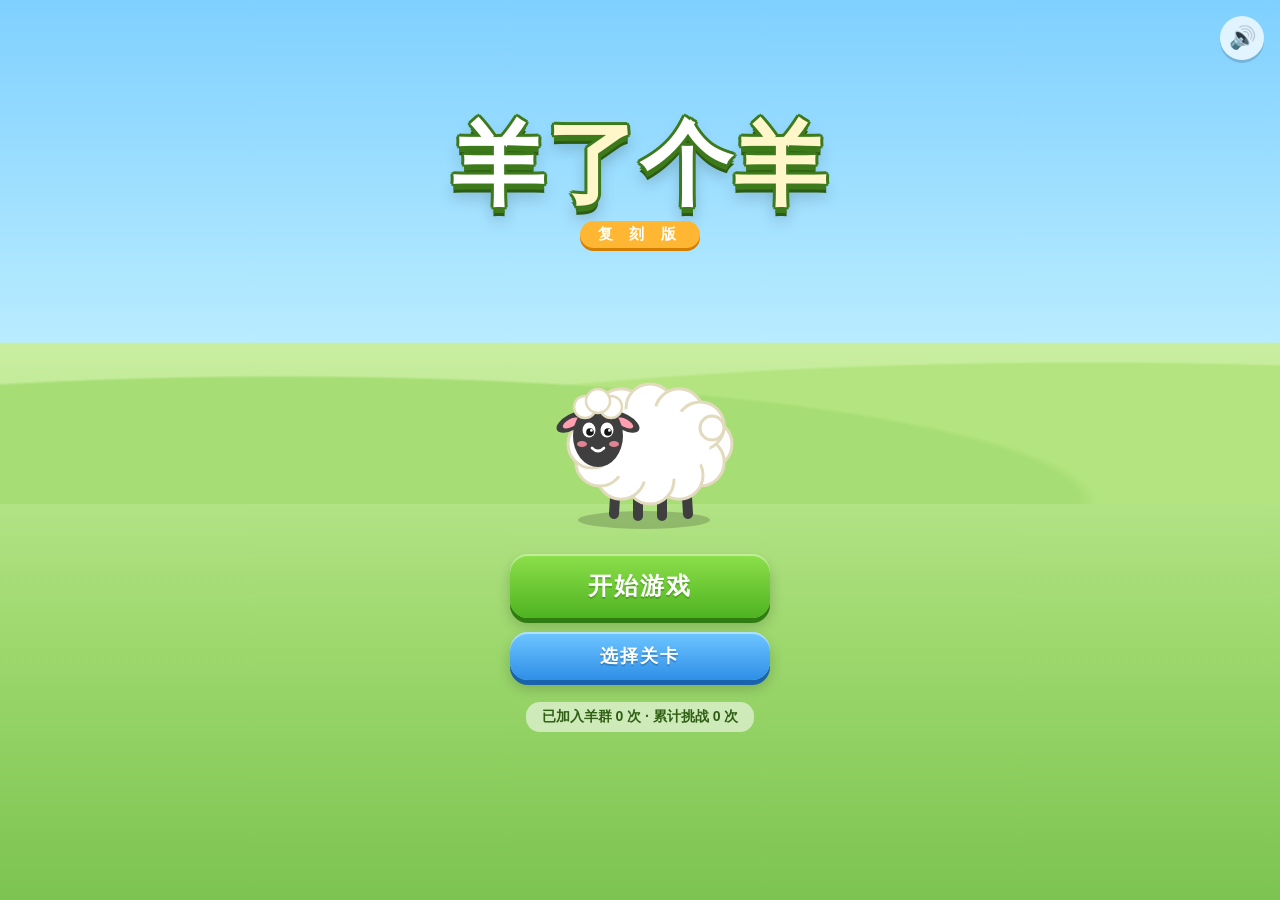
==== app/src/main/assets/index.html @ daf3e6f9 "羊了个羊复刻版：玩法/难度复刻 + Android WebView 壳 + CI 构建" ====
<!DOCTYPE html>
<html lang="zh-CN">
<head>
<meta charset="utf-8">
<meta name="viewport" content="width=device-width,initial-scale=1,maximum-scale=1,user-scalable=no,viewport-fit=cover">
<title>羊了个羊·复刻</title>
<link rel="stylesheet" href="style.css">
</head>
<body>
<canvas id="game"></canvas>
<div id="safe-probe"></div>

<!-- 首页 -->
<div id="menu" class="screen show">
  <div class="clouds"><i></i><i></i><i></i></div>
  <div class="title-wrap">
    <div class="title"><span>羊</span><span>了</span><span>个</span><span>羊</span></div>
    <div class="subtitle">复 刻 版</div>
  </div>
  <div class="sheep-stage">
    <div class="sheep bob" data-sheep></div>
  </div>
  <div class="menu-btns">
    <button class="btn btn-green big" id="btn-start">开始游戏</button>
    <button class="btn btn-blue" id="btn-levels">选择关卡</button>
  </div>
  <div class="stats" id="stats"></div>
  <button class="icon-btn sound-btn" id="btn-sound" aria-label="声音">🔊</button>
</div>

<!-- 选关 -->
<div id="levels" class="modal">
  <div class="panel">
    <div class="panel-title">选择关卡</div>
    <div class="level-grid" id="level-grid"></div>
    <button class="btn btn-gray" data-close>返回</button>
  </div>
</div>

<!-- 暂停 -->
<div id="pause" class="modal">
  <div class="panel">
    <div class="panel-title">暂停</div>
    <button class="btn btn-green" id="btn-resume">继续游戏</button>
    <button class="btn btn-blue" id="btn-restart">重新开始</button>
    <button class="btn btn-blue" id="btn-sound2">声音：开</button>
    <button class="btn btn-gray" id="btn-home">返回首页</button>
  </div>
</div>

<!-- 失败 -->
<div id="fail" class="modal">
  <div class="panel">
    <div class="panel-title red">槽位已满！</div>
    <div class="sheep sad" data-sheep></div>
    <div class="panel-text" id="fail-text">差一点就过了，再试一次吧</div>
    <button class="btn btn-green" id="btn-revive">复活一次（移出 3 张）</button>
    <button class="btn btn-blue" id="btn-retry">重新挑战</button>
    <button class="btn btn-gray" id="btn-home2">返回首页</button>
  </div>
</div>

<!-- 胜利 -->
<div id="win" class="modal">
  <div class="panel">
    <div class="panel-title gold" id="win-title">恭喜通关！</div>
    <div class="flock" id="flock"></div>
    <div class="panel-text" id="win-text"></div>
    <button class="btn btn-green" id="btn-next">下一关</button>
    <button class="btn btn-gray" id="btn-home3">返回首页</button>
  </div>
</div>

<div id="toast"></div>

<script src="game.js"></script>
</body>
</html>
---- app/src/main/assets/style.css ----
* { box-sizing: border-box; margin: 0; padding: 0; -webkit-tap-highlight-color: transparent; user-select: none; -webkit-user-select: none; }
html, body { width: 100%; height: 100%; overflow: hidden; background: #8ccf5f; touch-action: none;
  font-family: "PingFang SC", "Noto Sans SC", "Source Han Sans SC", "Microsoft YaHei", sans-serif; }
canvas#game { position: fixed; left: 0; top: 0; width: 100%; height: 100%; display: block; }
#safe-probe { position: fixed; top: 0; left: 0; width: 1px; height: env(safe-area-inset-top, 0px); pointer-events: none; visibility: hidden; }

/* ---------- 首页 ---------- */
.screen { position: fixed; inset: 0; display: none; flex-direction: column; align-items: center; justify-content: center;
  background: linear-gradient(#7fd0ff 0%, #b9ecff 38%, #c9eea0 38.2%, #9fd96f 70%, #7cc451 100%); overflow: hidden; z-index: 10; }
.screen.show { display: flex; animation: fadeIn .35s ease; }
.screen::before { content: ""; position: absolute; left: -20%; right: -20%; top: 34%; height: 22%;
  background: radial-gradient(ellipse at 30% 100%, #a6dd74 0 45%, transparent 46%), radial-gradient(ellipse at 75% 100%, #b4e47f 0 50%, transparent 51%); }
.clouds i { position: absolute; display: block; width: 120px; height: 40px; background: #fff; border-radius: 40px; opacity: .9; animation: drift 38s linear infinite; }
.clouds i::before, .clouds i::after { content: ""; position: absolute; background: #fff; border-radius: 50%; }
.clouds i::before { width: 56px; height: 56px; left: 18px; top: -28px; }
.clouds i::after { width: 40px; height: 40px; left: 62px; top: -18px; }
.clouds i:nth-child(1) { top: 9%; left: -30%; }
.clouds i:nth-child(2) { top: 18%; left: -60%; transform: scale(.7); animation-duration: 52s; animation-delay: -20s; }
.clouds i:nth-child(3) { top: 28%; left: -40%; transform: scale(.55); animation-duration: 45s; animation-delay: -35s; }
@keyframes drift { from { margin-left: 0; } to { margin-left: 180vw; } }
@keyframes fadeIn { from { opacity: 0; } to { opacity: 1; } }

.title-wrap { position: relative; z-index: 2; text-align: center; margin-top: -6vh; }
.title { font-size: min(18vw, 92px); font-weight: 900; letter-spacing: 2px; line-height: 1.1; }
.title span { display: inline-block; color: #fff;
  text-shadow: 3px 0 0 #3d7a1c, -3px 0 0 #3d7a1c, 0 3px 0 #3d7a1c, 0 -3px 0 #3d7a1c, 2px 2px 0 #3d7a1c, -2px 2px 0 #3d7a1c, 2px -2px 0 #3d7a1c, -2px -2px 0 #3d7a1c,
    0 6px 0 #3d7a1c, 0 9px 0 #2c5c12, 0 12px 16px rgba(0,0,0,.25); animation: jump 2.4s ease-in-out infinite; }
.title span:nth-child(2) { animation-delay: .15s; color: #fff6c9; }
.title span:nth-child(3) { animation-delay: .3s; }
.title span:nth-child(4) { animation-delay: .45s; color: #fff6c9; }
@keyframes jump { 0%, 70%, 100% { transform: translateY(0) rotate(0); } 80% { transform: translateY(-10px) rotate(-4deg); } 90% { transform: translateY(0) rotate(3deg); } }
.subtitle { margin-top: 6px; display: inline-block; padding: 4px 18px; border-radius: 20px; background: #ffb733; color: #fff; font-weight: 800; letter-spacing: 6px;
  box-shadow: 0 3px 0 #d47f00; font-size: 15px; }

.sheep-stage { position: relative; z-index: 2; height: 30vh; display: flex; align-items: flex-end; justify-content: center; margin: 2vh 0; }
.sheep { width: min(46vw, 200px); aspect-ratio: 1; }
.sheep svg { width: 100%; height: 100%; overflow: visible; }
.bob { animation: bob 1.8s ease-in-out infinite; }
@keyframes bob { 0%, 100% { transform: translateY(0) scaleY(1); } 50% { transform: translateY(-12px) scaleY(1.02); } }
.sheep.sad { width: 110px; margin: 4px auto 0; }
.sheep.small { width: 56px; display: inline-block; }

.menu-btns { position: relative; z-index: 2; display: flex; flex-direction: column; gap: 14px; align-items: center; }
.btn { border: none; outline: none; font: inherit; font-weight: 800; color: #fff; font-size: 18px; padding: 12px 0; width: min(64vw, 260px); border-radius: 18px;
  letter-spacing: 2px; position: relative; transition: transform .08s; text-shadow: 0 2px 0 rgba(0,0,0,.18); }
.btn:active { transform: translateY(3px) scale(.98); }
.btn.big { font-size: 24px; padding: 16px 0; }
.btn-green { background: linear-gradient(#8de04b, #4fb321); box-shadow: 0 5px 0 #2f7d10, 0 8px 14px rgba(0,0,0,.2), inset 0 2px 0 rgba(255,255,255,.45); }
.btn-blue { background: linear-gradient(#6fc6ff, #2f8fe8); box-shadow: 0 5px 0 #1b62ad, 0 8px 14px rgba(0,0,0,.2), inset 0 2px 0 rgba(255,255,255,.45); }
.btn-gray { background: linear-gradient(#c7cdd3, #98a1aa); box-shadow: 0 5px 0 #6c757e, 0 8px 14px rgba(0,0,0,.15), inset 0 2px 0 rgba(255,255,255,.45); }
.btn:disabled { filter: grayscale(1) brightness(.9); opacity: .6; }
.stats { position: relative; z-index: 2; margin-top: 22px; color: #2e5f14; font-weight: 700; font-size: 14px; background: rgba(255,255,255,.55);
  padding: 6px 16px; border-radius: 14px; }
.icon-btn { position: absolute; border: none; background: rgba(255,255,255,.75); width: 44px; height: 44px; border-radius: 50%; font-size: 22px;
  box-shadow: 0 3px 0 rgba(0,0,0,.15); }
.sound-btn { right: 16px; top: calc(env(safe-area-inset-top, 0px) + 16px); z-index: 3; }

/* ---------- 弹窗 ---------- */
.modal { position: fixed; inset: 0; background: rgba(20,40,10,.55); display: none; align-items: center; justify-content: center; z-index: 30; }
.modal.show { display: flex; animation: fadeIn .2s ease; }
.panel { width: min(84vw, 340px); background: linear-gradient(#fffdf3, #f6efd3); border-radius: 26px; padding: 22px 20px 26px; text-align: center;
  display: flex; flex-direction: column; align-items: center; gap: 14px; border: 4px solid #fff;
  box-shadow: 0 8px 0 #c9b98a, 0 20px 40px rgba(0,0,0,.35); animation: popIn .35s cubic-bezier(.2,1.6,.4,1); }
.panel .btn { width: 100%; }
@keyframes popIn { from { transform: scale(.6); opacity: 0; } to { transform: scale(1); opacity: 1; } }
.panel-title { font-size: 26px; font-weight: 900; color: #fff; text-shadow: 2px 0px 0 #4a8a24, -2px 0px 0 #4a8a24, 0px 2px 0 #4a8a24, 0px -2px 0 #4a8a24, 2px 2px 0 #4a8a24, -2px 2px 0 #4a8a24, 2px -2px 0 #4a8a24, -2px -2px 0 #4a8a24, 0 4px 0 #4a8a24; letter-spacing: 3px; }
.panel-title.red { text-shadow: 2px 0px 0 #c0392b, -2px 0px 0 #c0392b, 0px 2px 0 #c0392b, 0px -2px 0 #c0392b, 2px 2px 0 #c0392b, -2px 2px 0 #c0392b, 2px -2px 0 #c0392b, -2px -2px 0 #c0392b, 0 4px 0 #c0392b; }
.panel-title.gold { text-shadow: 2px 0px 0 #d68a00, -2px 0px 0 #d68a00, 0px 2px 0 #d68a00, 0px -2px 0 #d68a00, 2px 2px 0 #d68a00, -2px 2px 0 #d68a00, 2px -2px 0 #d68a00, -2px -2px 0 #d68a00, 0 4px 0 #d68a00; color: #fff7c2; }
.panel-text { color: #6b5a2e; font-size: 15px; font-weight: 600; line-height: 1.6; }
.level-grid { display: grid; grid-template-columns: repeat(3, 1fr); gap: 10px; width: 100%; max-height: 50vh; overflow-y: auto; padding: 4px; }
.level-cell { aspect-ratio: 1; border-radius: 16px; border: none; font: inherit; font-weight: 900; font-size: 22px; color: #6b5a2e;
  background: linear-gradient(#fffef6, #efe6c2); box-shadow: 0 5px 0 #b8d27a, 0 0 0 2px #e2d8ae inset; display: flex; flex-direction: column; align-items: center; justify-content: center; }
.level-cell small { font-size: 11px; font-weight: 700; color: #9a8650; margin-top: 2px; }
.level-cell.hard small { color: #d0392b; }
.level-cell.locked { filter: grayscale(1); opacity: .5; }
.level-cell:active { transform: translateY(3px); }
.flock { display: flex; gap: 2px; justify-content: center; flex-wrap: wrap; min-height: 60px; }
.flock .sheep.small { animation: bob 1.2s ease-in-out infinite; }

#toast { position: fixed; left: 50%; top: 18%; transform: translate(-50%, -10px); background: rgba(0,0,0,.72); color: #fff; padding: 10px 20px; border-radius: 20px;
  font-size: 15px; font-weight: 700; opacity: 0; pointer-events: none; transition: all .25s; z-index: 50; white-space: nowrap; }
#toast.show { opacity: 1; transform: translate(-50%, 0); }
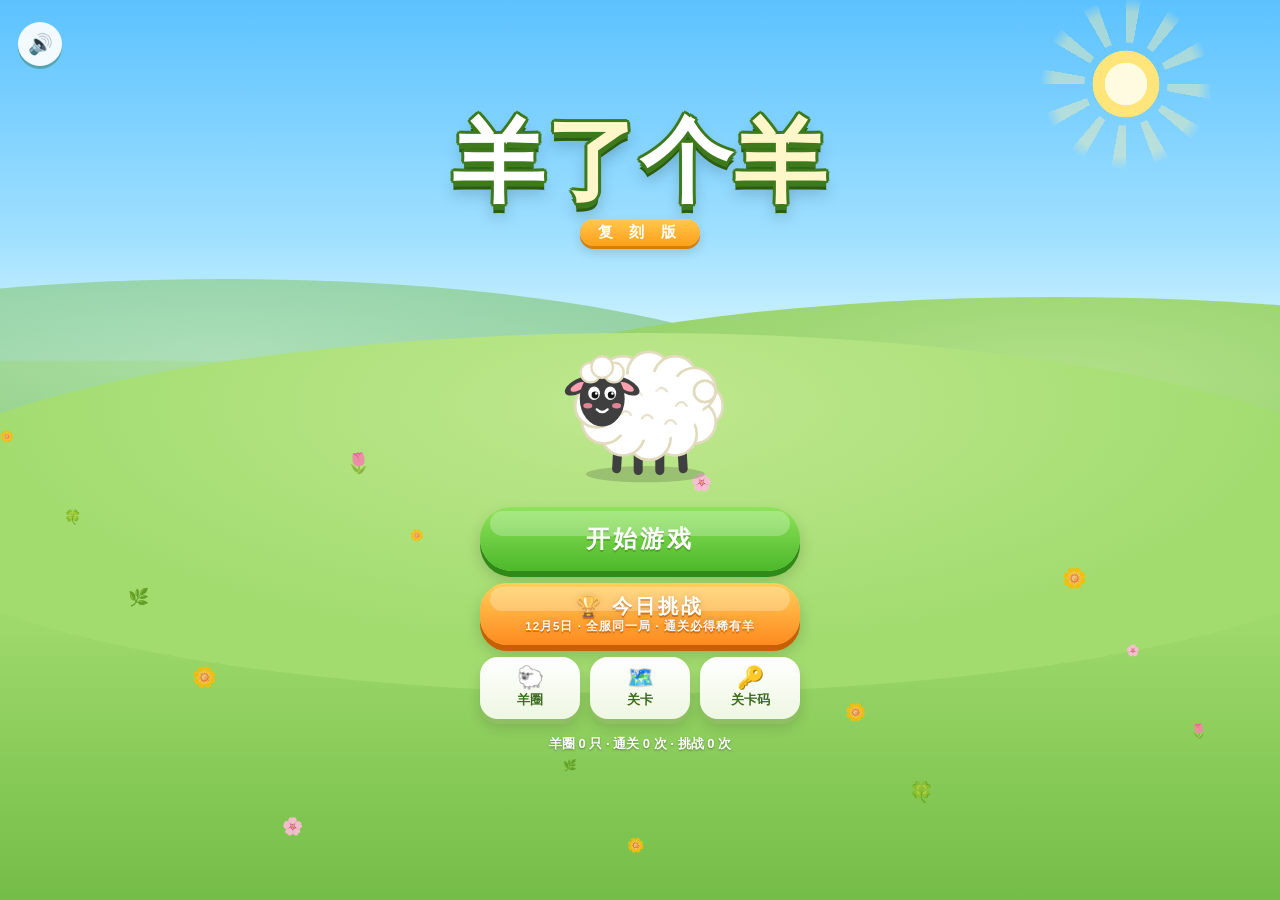
==== commit 01b1ce4e: "v1.1：今日挑战/关卡码、正解回放、羊圈收集，整体画面升级" ====
--- a/app/src/main/assets/index.html
+++ b/app/src/main/assets/index.html
@@ -10,25 +10,55 @@
 <canvas id="game"></canvas>
 <div id="safe-probe"></div>
 
-<!-- 首页 -->
-<div id="menu" class="screen show">
-  <div class="clouds"><i></i><i></i><i></i></div>
+<!-- ============ 首页 ============ -->
+<div id="menu" class="screen scene show">
+  <div class="sun"><i></i></div>
+  <div class="clouds"><i></i><i></i><i></i><i></i></div>
+  <div class="hills"><b class="h1"></b><b class="h2"></b><b class="h3"></b></div>
+  <div class="meadow-flowers"></div>
   <div class="title-wrap">
     <div class="title"><span>羊</span><span>了</span><span>个</span><span>羊</span></div>
     <div class="subtitle">复 刻 版</div>
   </div>
   <div class="sheep-stage">
-    <div class="sheep bob" data-sheep></div>
+    <div class="menu-flock" id="menu-flock"></div>
+    <div class="sheep bob hero" data-sheep></div>
   </div>
   <div class="menu-btns">
     <button class="btn btn-green big" id="btn-start">开始游戏</button>
-    <button class="btn btn-blue" id="btn-levels">选择关卡</button>
+    <button class="btn btn-orange daily" id="btn-daily">
+      <span class="daily-main">🏆 今日挑战</span><small id="daily-sub"></small>
+    </button>
+    <div class="mini-row">
+      <button class="mini" id="btn-pen"><i>🐑</i><span>羊圈</span><em id="pen-badge"></em></button>
+      <button class="mini" id="btn-levels"><i>🗺️</i><span>关卡</span></button>
+      <button class="mini" id="btn-code"><i>🔑</i><span>关卡码</span></button>
+    </div>
   </div>
   <div class="stats" id="stats"></div>
   <button class="icon-btn sound-btn" id="btn-sound" aria-label="声音">🔊</button>
 </div>
 
-<!-- 选关 -->
+<!-- ============ 羊圈 ============ -->
+<div id="pen" class="screen pen">
+  <div class="pen-head">
+    <button class="icon-btn pen-back" id="pen-back">‹</button>
+    <div class="pen-title">我的羊圈</div>
+    <div class="pen-count" id="pen-count"></div>
+  </div>
+  <div class="pen-rarity" id="pen-rarity"></div>
+  <div class="pen-field" id="pen-field"></div>
+  <div class="pen-tip" id="pen-tip">点点小羊，看看它是谁～</div>
+  <div class="sheep-card" id="sheep-card">
+    <div class="card-rays"></div>
+    <div class="card-sheep" id="card-sheep"></div>
+    <div class="card-name" id="card-name"></div>
+    <div class="card-rar" id="card-rar"></div>
+    <div class="card-desc" id="card-desc"></div>
+  </div>
+</div>
+
+<!-- ============ 弹窗 ============ -->
 <div id="levels" class="modal">
   <div class="panel">
     <div class="panel-title">选择关卡</div>
@@ -37,42 +67,83 @@
   </div>
 </div>
 
-<!-- 暂停 -->
+<div id="code" class="modal top">
+  <div class="panel">
+    <div class="panel-title">输入关卡码</div>
+    <div class="panel-text">和朋友输入同一个关卡码，<br>就能玩到一模一样的牌局</div>
+    <input id="code-input" class="code-input" maxlength="12" placeholder="例如 2-K7Q3MZ" autocomplete="off" autocapitalize="characters" spellcheck="false">
+    <button class="btn btn-green" id="btn-code-go">开始挑战</button>
+    <button class="btn btn-gray" data-close>取消</button>
+  </div>
+</div>
+
 <div id="pause" class="modal">
   <div class="panel">
     <div class="panel-title">暂停</div>
+    <div class="code-row"><span>关卡码</span><b class="code-val"></b><button class="chip" data-copy>复制</button><button class="chip" data-share>分享</button></div>
     <button class="btn btn-green" id="btn-resume">继续游戏</button>
-    <button class="btn btn-blue" id="btn-restart">重新开始</button>
+    <button class="btn btn-blue" id="btn-restart">重试本局</button>
     <button class="btn btn-blue" id="btn-sound2">声音：开</button>
     <button class="btn btn-gray" id="btn-home">返回首页</button>
   </div>
 </div>
 
-<!-- 失败 -->
 <div id="fail" class="modal">
   <div class="panel">
     <div class="panel-title red">槽位已满！</div>
-    <div class="sheep sad" data-sheep></div>
-    <div class="panel-text" id="fail-text">差一点就过了，再试一次吧</div>
+    <div class="sheep sad" data-sheep="sad"></div>
+    <div class="panel-text" id="fail-text"></div>
     <button class="btn btn-green" id="btn-revive">复活一次（移出 3 张）</button>
-    <button class="btn btn-blue" id="btn-retry">重新挑战</button>
-    <button class="btn btn-gray" id="btn-home2">返回首页</button>
+    <button class="btn btn-purple" id="btn-solution">🎬 看看正解</button>
+    <button class="btn btn-blue" id="btn-retry">重试本局</button>
+    <div class="btn-row">
+      <button class="btn btn-gray small" id="btn-newgame">换一局</button>
+      <button class="btn btn-gray small" id="btn-home2">返回首页</button>
+    </div>
+    <div class="code-row"><span>关卡码</span><b class="code-val"></b><button class="chip" data-copy>复制</button></div>
   </div>
 </div>
 
-<!-- 胜利 -->
-<div id="win" class="modal">
+<div id="win" class="modal light">
   <div class="panel">
     <div class="panel-title gold" id="win-title">恭喜通关！</div>
-    <div class="flock" id="flock"></div>
+    <div class="reveal" id="reveal">
+      <div class="reveal-rays"></div>
+      <div class="reveal-sheep" id="reveal-sheep"></div>
+    </div>
+    <div class="reveal-info" id="reveal-info"></div>
     <div class="panel-text" id="win-text"></div>
     <button class="btn btn-green" id="btn-next">下一关</button>
-    <button class="btn btn-gray" id="btn-home3">返回首页</button>
+    <div class="btn-row">
+      <button class="btn btn-blue small" id="btn-share-win">分享战绩</button>
+      <button class="btn btn-gray small" id="btn-home3">返回首页</button>
+    </div>
   </div>
+</div>
+
+<div id="replay-end" class="modal">
+  <div class="panel">
+    <div class="panel-title">回放结束</div>
+    <div class="panel-text" id="replay-text">这就是这副牌的一条通关路线！<br>看过答案的牌局再通关不会获得小羊哦</div>
+    <button class="btn btn-green" id="btn-replay-retry">我来试试（同一局）</button>
+    <button class="btn btn-blue" id="btn-replay-again">再看一遍</button>
+    <button class="btn btn-gray" id="btn-home4">返回首页</button>
+  </div>
+</div>
+
+<!-- 回放 HUD -->
+<div id="replay-hud">
+  <span class="rec">● 正解回放</span><b id="replay-step">0/0</b>
+  <button class="chip" id="replay-speed">1×</button>
+  <button class="chip" id="replay-exit">退出</button>
 </div>
 
 <div id="toast"></div>
 
+<script src="core.js"></script>
+<script src="sheep.js"></script>
+<script src="level.js"></script>
 <script src="game.js"></script>
+<script src="ui.js"></script>
 </body>
 </html>
--- a/app/src/main/assets/style.css
+++ b/app/src/main/assets/style.css
@@ -3,24 +3,42 @@
   font-family: "PingFang SC", "Noto Sans SC", "Source Han Sans SC", "Microsoft YaHei", sans-serif; }
 canvas#game { position: fixed; left: 0; top: 0; width: 100%; height: 100%; display: block; }
 #safe-probe { position: fixed; top: 0; left: 0; width: 1px; height: env(safe-area-inset-top, 0px); pointer-events: none; visibility: hidden; }
-
-/* ---------- 首页 ---------- */
-.screen { position: fixed; inset: 0; display: none; flex-direction: column; align-items: center; justify-content: center;
-  background: linear-gradient(#7fd0ff 0%, #b9ecff 38%, #c9eea0 38.2%, #9fd96f 70%, #7cc451 100%); overflow: hidden; z-index: 10; }
+button { font-family: inherit; border: none; outline: none; cursor: pointer; }
+
+/* ================= 场景（首页 / 羊圈共用） ================= */
+.screen { position: fixed; inset: 0; display: none; flex-direction: column; align-items: center; justify-content: center; overflow: hidden; z-index: 10; }
 .screen.show { display: flex; animation: fadeIn .35s ease; }
-.screen::before { content: ""; position: absolute; left: -20%; right: -20%; top: 34%; height: 22%;
-  background: radial-gradient(ellipse at 30% 100%, #a6dd74 0 45%, transparent 46%), radial-gradient(ellipse at 75% 100%, #b4e47f 0 50%, transparent 51%); }
-.clouds i { position: absolute; display: block; width: 120px; height: 40px; background: #fff; border-radius: 40px; opacity: .9; animation: drift 38s linear infinite; }
+.scene { background: linear-gradient(#5cc2ff 0%, #9fe0ff 26%, #d8f6ff 40%, #c9eea0 40.2%, #a2dc6f 66%, #74bd48 100%); }
+@keyframes fadeIn { from { opacity: 0; } to { opacity: 1; } }
+
+.sun { position: absolute; top: 5%; right: 9%; width: 78px; height: 78px; border-radius: 50%;
+  background: radial-gradient(circle, #fffbe0 0 38%, #ffe57a 39% 60%, rgba(255,225,110,0) 61%); }
+.sun i { position: absolute; inset: -46px; border-radius: 50%;
+  background: repeating-conic-gradient(rgba(255,240,170,.42) 0 10deg, transparent 10deg 30deg);
+  -webkit-mask: radial-gradient(circle, transparent 0 34%, #000 35% 60%, transparent 72%); mask: radial-gradient(circle, transparent 0 34%, #000 35% 60%, transparent 72%);
+  animation: spin 24s linear infinite; }
+@keyframes spin { to { transform: rotate(360deg); } }
+
+.clouds i { position: absolute; display: block; width: 120px; height: 40px; background: #fff; border-radius: 40px; opacity: .95;
+  box-shadow: 0 8px 0 rgba(170,215,240,.45); animation: drift 40s linear infinite; }
 .clouds i::before, .clouds i::after { content: ""; position: absolute; background: #fff; border-radius: 50%; }
 .clouds i::before { width: 56px; height: 56px; left: 18px; top: -28px; }
 .clouds i::after { width: 40px; height: 40px; left: 62px; top: -18px; }
 .clouds i:nth-child(1) { top: 9%; left: -30%; }
-.clouds i:nth-child(2) { top: 18%; left: -60%; transform: scale(.7); animation-duration: 52s; animation-delay: -20s; }
-.clouds i:nth-child(3) { top: 28%; left: -40%; transform: scale(.55); animation-duration: 45s; animation-delay: -35s; }
-@keyframes drift { from { margin-left: 0; } to { margin-left: 180vw; } }
-@keyframes fadeIn { from { opacity: 0; } to { opacity: 1; } }
-
-.title-wrap { position: relative; z-index: 2; text-align: center; margin-top: -6vh; }
+.clouds i:nth-child(2) { top: 19%; left: -60%; transform: scale(.7); animation-duration: 55s; animation-delay: -20s; }
+.clouds i:nth-child(3) { top: 28%; left: -40%; transform: scale(.55); animation-duration: 46s; animation-delay: -35s; }
+.clouds i:nth-child(4) { top: 14%; left: -50%; transform: scale(.45); animation-duration: 60s; animation-delay: -8s; opacity: .7; }
+@keyframes drift { from { margin-left: 0; } to { margin-left: 190vw; } }
+
+.hills b { position: absolute; display: block; border-radius: 50%; }
+.hills .h1 { left: -30%; width: 95%; height: 30%; top: 31%; background: radial-gradient(ellipse at 50% 30%, #9fd8a0, #7cc37e 70%); opacity: .75; }
+.hills .h2 { right: -35%; width: 105%; height: 32%; top: 33%; background: radial-gradient(ellipse at 50% 30%, #b2e08a, #8ccd5f 70%); }
+.hills .h3 { left: -10%; width: 120%; height: 40%; top: 37%; background: radial-gradient(ellipse at 50% 20%, #bfe88f, #a2dc6f 60%); }
+.meadow-flowers { position: absolute; inset: 42% 0 0 0; pointer-events: none; }
+.meadow-flowers i { position: absolute; font-style: normal; font-size: 14px; opacity: .9; animation: sway 3s ease-in-out infinite; transform-origin: bottom center; }
+@keyframes sway { 0%, 100% { transform: rotate(-6deg); } 50% { transform: rotate(6deg); } }
+
+.title-wrap { position: relative; z-index: 2; text-align: center; margin-top: -4vh; }
 .title { font-size: min(18vw, 92px); font-weight: 900; letter-spacing: 2px; line-height: 1.1; }
 .title span { display: inline-block; color: #fff;
   text-shadow: 3px 0 0 #3d7a1c, -3px 0 0 #3d7a1c, 0 3px 0 #3d7a1c, 0 -3px 0 #3d7a1c, 2px 2px 0 #3d7a1c, -2px 2px 0 #3d7a1c, 2px -2px 0 #3d7a1c, -2px -2px 0 #3d7a1c,
@@ -29,54 +47,180 @@
 .title span:nth-child(3) { animation-delay: .3s; }
 .title span:nth-child(4) { animation-delay: .45s; color: #fff6c9; }
 @keyframes jump { 0%, 70%, 100% { transform: translateY(0) rotate(0); } 80% { transform: translateY(-10px) rotate(-4deg); } 90% { transform: translateY(0) rotate(3deg); } }
-.subtitle { margin-top: 6px; display: inline-block; padding: 4px 18px; border-radius: 20px; background: #ffb733; color: #fff; font-weight: 800; letter-spacing: 6px;
-  box-shadow: 0 3px 0 #d47f00; font-size: 15px; }
-
-.sheep-stage { position: relative; z-index: 2; height: 30vh; display: flex; align-items: flex-end; justify-content: center; margin: 2vh 0; }
+.subtitle { margin-top: 6px; display: inline-block; padding: 4px 18px; border-radius: 20px; background: linear-gradient(#ffc94d, #ff9f1a); color: #fff; font-weight: 800; letter-spacing: 6px;
+  box-shadow: 0 3px 0 #d47f00, 0 6px 12px rgba(0,0,0,.15); font-size: 15px; }
+
+.sheep-stage { position: relative; z-index: 2; width: 100%; height: 26vh; display: flex; align-items: flex-end; justify-content: center; margin: 1vh 0 2vh; }
 .sheep { width: min(46vw, 200px); aspect-ratio: 1; }
 .sheep svg { width: 100%; height: 100%; overflow: visible; }
+.hero { position: relative; z-index: 2; width: min(40vw, 180px); cursor: pointer; }
 .bob { animation: bob 1.8s ease-in-out infinite; }
 @keyframes bob { 0%, 100% { transform: translateY(0) scaleY(1); } 50% { transform: translateY(-12px) scaleY(1.02); } }
+.menu-flock { position: absolute; inset: 0; pointer-events: none; }
+.menu-flock .mini-sheep { position: absolute; bottom: 0; width: 64px; height: 64px; animation: graze 3.2s ease-in-out infinite; }
+.menu-flock .mini-sheep svg { width: 100%; height: 100%; overflow: visible; }
+@keyframes graze { 0%, 100% { transform: translateY(0) scaleX(var(--f, 1)); } 50% { transform: translateY(-5px) scaleX(var(--f, 1)); } }
 .sheep.sad { width: 110px; margin: 4px auto 0; }
-.sheep.small { width: 56px; display: inline-block; }
-
-.menu-btns { position: relative; z-index: 2; display: flex; flex-direction: column; gap: 14px; align-items: center; }
-.btn { border: none; outline: none; font: inherit; font-weight: 800; color: #fff; font-size: 18px; padding: 12px 0; width: min(64vw, 260px); border-radius: 18px;
-  letter-spacing: 2px; position: relative; transition: transform .08s; text-shadow: 0 2px 0 rgba(0,0,0,.18); }
-.btn:active { transform: translateY(3px) scale(.98); }
-.btn.big { font-size: 24px; padding: 16px 0; }
-.btn-green { background: linear-gradient(#8de04b, #4fb321); box-shadow: 0 5px 0 #2f7d10, 0 8px 14px rgba(0,0,0,.2), inset 0 2px 0 rgba(255,255,255,.45); }
-.btn-blue { background: linear-gradient(#6fc6ff, #2f8fe8); box-shadow: 0 5px 0 #1b62ad, 0 8px 14px rgba(0,0,0,.2), inset 0 2px 0 rgba(255,255,255,.45); }
-.btn-gray { background: linear-gradient(#c7cdd3, #98a1aa); box-shadow: 0 5px 0 #6c757e, 0 8px 14px rgba(0,0,0,.15), inset 0 2px 0 rgba(255,255,255,.45); }
-.btn:disabled { filter: grayscale(1) brightness(.9); opacity: .6; }
-.stats { position: relative; z-index: 2; margin-top: 22px; color: #2e5f14; font-weight: 700; font-size: 14px; background: rgba(255,255,255,.55);
-  padding: 6px 16px; border-radius: 14px; }
-.icon-btn { position: absolute; border: none; background: rgba(255,255,255,.75); width: 44px; height: 44px; border-radius: 50%; font-size: 22px;
-  box-shadow: 0 3px 0 rgba(0,0,0,.15); }
-.sound-btn { right: 16px; top: calc(env(safe-area-inset-top, 0px) + 16px); z-index: 3; }
-
-/* ---------- 弹窗 ---------- */
-.modal { position: fixed; inset: 0; background: rgba(20,40,10,.55); display: none; align-items: center; justify-content: center; z-index: 30; }
+
+.menu-btns { position: relative; z-index: 2; display: flex; flex-direction: column; gap: 12px; width: min(76vw, 320px); }
+.mini-row { display: flex; gap: 10px; }
+.mini { position: relative; flex: 1; height: 62px; border-radius: 18px; background: linear-gradient(#ffffff, #eef7e2); color: #3c6b1f; font-weight: 800; font-size: 13px;
+  box-shadow: 0 5px 0 #8fbf62, 0 8px 14px rgba(0,0,0,.14); display: flex; flex-direction: column; align-items: center; justify-content: center; gap: 2px; transition: transform .08s; }
+.mini:active { transform: translateY(4px); box-shadow: 0 1px 0 #8fbf62; }
+.mini i { font-style: normal; font-size: 22px; line-height: 1; }
+.mini em { position: absolute; top: -6px; right: -4px; min-width: 22px; height: 22px; padding: 0 6px; border-radius: 11px; background: #ff4d4f; color: #fff;
+  font-style: normal; font-size: 12px; line-height: 22px; border: 2px solid #fff; display: none; }
+.mini em.on { display: block; }
+.stats { position: relative; z-index: 2; margin-top: 16px; color: #fff; font-size: 13px; font-weight: 700; text-shadow: 0 1px 2px rgba(0,0,0,.35); }
+.icon-btn { position: absolute; width: 44px; height: 44px; border-radius: 50%; background: rgba(255,255,255,.92); font-size: 20px;
+  box-shadow: 0 3px 0 rgba(40,90,20,.35); z-index: 3; color: #3c6b1f; font-weight: 900; }
+.sound-btn { top: calc(env(safe-area-inset-top, 0px) + 22px); left: 18px; }
+
+/* ================= 按钮 ================= */
+.btn { position: relative; display: block; width: 100%; height: 54px; border-radius: 27px; font-size: 19px; font-weight: 900; color: #fff; letter-spacing: 3px;
+  text-shadow: 0 2px 0 rgba(0,0,0,.18); transition: transform .08s, box-shadow .08s; overflow: hidden; }
+.btn::after { content: ""; position: absolute; left: 10px; right: 10px; top: 4px; height: 40%; border-radius: 20px; background: rgba(255,255,255,.25); pointer-events: none; }
+.btn:active { transform: translateY(4px); }
+.btn.big { height: 64px; border-radius: 32px; font-size: 24px; }
+.btn.small { height: 46px; font-size: 16px; letter-spacing: 1px; }
+.btn:disabled { filter: grayscale(.9); opacity: .6; }
+.btn-green { background: linear-gradient(#8fe35a, #4cb82a); box-shadow: 0 6px 0 #2f8a17, 0 9px 16px rgba(0,0,0,.18); }
+.btn-green:active { box-shadow: 0 2px 0 #2f8a17; }
+.btn-blue { background: linear-gradient(#79c8ff, #2f8fe8); box-shadow: 0 6px 0 #1b62ad, 0 9px 16px rgba(0,0,0,.18); }
+.btn-blue:active { box-shadow: 0 2px 0 #1b62ad; }
+.btn-orange { background: linear-gradient(#ffcf5a, #ff8a1f); box-shadow: 0 6px 0 #c95f00, 0 9px 16px rgba(0,0,0,.18); }
+.btn-orange:active { box-shadow: 0 2px 0 #c95f00; }
+.btn-purple { background: linear-gradient(#c79bff, #8a55e8); box-shadow: 0 6px 0 #5f2fb5, 0 9px 16px rgba(0,0,0,.18); }
+.btn-purple:active { box-shadow: 0 2px 0 #5f2fb5; }
+.btn-gray { background: linear-gradient(#d3d8de, #a3acb6); box-shadow: 0 6px 0 #78818b, 0 9px 16px rgba(0,0,0,.12); }
+.btn-gray:active { box-shadow: 0 2px 0 #78818b; }
+.btn.daily { height: 62px; display: flex; flex-direction: column; align-items: center; justify-content: center; line-height: 1.1; }
+.daily-main { font-size: 20px; }
+.btn.daily small { font-size: 11.5px; font-weight: 700; letter-spacing: 1px; opacity: .95; margin-top: 3px; }
+.btn.daily.done { background: linear-gradient(#ffd66b, #ffaa2b); box-shadow: 0 6px 0 #c97800, 0 9px 16px rgba(0,0,0,.15); }
+.btn.daily .daily-main, .btn.daily small { text-shadow: 0 2px 0 rgba(170,80,0,.55), 0 0 6px rgba(150,70,0,.35); }
+.btn-row { display: flex; gap: 10px; }
+.btn-row .btn { flex: 1; }
+.chip { height: 28px; padding: 0 12px; border-radius: 14px; background: #fff; color: #3c6b1f; font-weight: 800; font-size: 13px; box-shadow: 0 2px 0 #a8c98a; }
+.chip:active { transform: translateY(2px); box-shadow: none; }
+
+/* ================= 弹窗 ================= */
+.modal { position: fixed; inset: 0; z-index: 30; display: none; align-items: center; justify-content: center; background: rgba(20,40,10,.55); backdrop-filter: blur(3px); -webkit-backdrop-filter: blur(3px); }
+.modal.top { z-index: 40; }
 .modal.show { display: flex; animation: fadeIn .2s ease; }
-.panel { width: min(84vw, 340px); background: linear-gradient(#fffdf3, #f6efd3); border-radius: 26px; padding: 22px 20px 26px; text-align: center;
-  display: flex; flex-direction: column; align-items: center; gap: 14px; border: 4px solid #fff;
-  box-shadow: 0 8px 0 #c9b98a, 0 20px 40px rgba(0,0,0,.35); animation: popIn .35s cubic-bezier(.2,1.6,.4,1); }
-.panel .btn { width: 100%; }
-@keyframes popIn { from { transform: scale(.6); opacity: 0; } to { transform: scale(1); opacity: 1; } }
-.panel-title { font-size: 26px; font-weight: 900; color: #fff; text-shadow: 2px 0px 0 #4a8a24, -2px 0px 0 #4a8a24, 0px 2px 0 #4a8a24, 0px -2px 0 #4a8a24, 2px 2px 0 #4a8a24, -2px 2px 0 #4a8a24, 2px -2px 0 #4a8a24, -2px -2px 0 #4a8a24, 0 4px 0 #4a8a24; letter-spacing: 3px; }
-.panel-title.red { text-shadow: 2px 0px 0 #c0392b, -2px 0px 0 #c0392b, 0px 2px 0 #c0392b, 0px -2px 0 #c0392b, 2px 2px 0 #c0392b, -2px 2px 0 #c0392b, 2px -2px 0 #c0392b, -2px -2px 0 #c0392b, 0 4px 0 #c0392b; }
-.panel-title.gold { text-shadow: 2px 0px 0 #d68a00, -2px 0px 0 #d68a00, 0px 2px 0 #d68a00, 0px -2px 0 #d68a00, 2px 2px 0 #d68a00, -2px 2px 0 #d68a00, 2px -2px 0 #d68a00, -2px -2px 0 #d68a00, 0 4px 0 #d68a00; color: #fff7c2; }
-.panel-text { color: #6b5a2e; font-size: 15px; font-weight: 600; line-height: 1.6; }
-.level-grid { display: grid; grid-template-columns: repeat(3, 1fr); gap: 10px; width: 100%; max-height: 50vh; overflow-y: auto; padding: 4px; }
-.level-cell { aspect-ratio: 1; border-radius: 16px; border: none; font: inherit; font-weight: 900; font-size: 22px; color: #6b5a2e;
-  background: linear-gradient(#fffef6, #efe6c2); box-shadow: 0 5px 0 #b8d27a, 0 0 0 2px #e2d8ae inset; display: flex; flex-direction: column; align-items: center; justify-content: center; }
-.level-cell small { font-size: 11px; font-weight: 700; color: #9a8650; margin-top: 2px; }
-.level-cell.hard small { color: #d0392b; }
-.level-cell.locked { filter: grayscale(1); opacity: .5; }
-.level-cell:active { transform: translateY(3px); }
-.flock { display: flex; gap: 2px; justify-content: center; flex-wrap: wrap; min-height: 60px; }
-.flock .sheep.small { animation: bob 1.2s ease-in-out infinite; }
-
-#toast { position: fixed; left: 50%; top: 18%; transform: translate(-50%, -10px); background: rgba(0,0,0,.72); color: #fff; padding: 10px 20px; border-radius: 20px;
-  font-size: 15px; font-weight: 700; opacity: 0; pointer-events: none; transition: all .25s; z-index: 50; white-space: nowrap; }
-#toast.show { opacity: 1; transform: translate(-50%, 0); }
+.modal.show .panel { animation: pop .38s cubic-bezier(.2,1.5,.4,1); }
+@keyframes pop { from { transform: scale(.6); opacity: 0; } to { transform: scale(1); opacity: 1; } }
+.panel { position: relative; width: min(86vw, 350px); max-height: 92vh; overflow-y: auto; padding: 24px 22px 22px; border-radius: 28px;
+  background: linear-gradient(#fffdf2, #f6efd6); border: 4px solid #fff; box-shadow: 0 8px 0 #d7c79a, 0 20px 40px rgba(0,0,0,.35);
+  display: flex; flex-direction: column; gap: 12px; text-align: center; }
+.panel-title { font-size: 26px; font-weight: 900; color: #fff; letter-spacing: 3px; margin-bottom: 2px;
+  text-shadow: 2px 0 0 #4a8a24, -2px 0 0 #4a8a24, 0 2px 0 #4a8a24, 0 -2px 0 #4a8a24, 2px 2px 0 #4a8a24, -2px 2px 0 #4a8a24, 2px -2px 0 #4a8a24, -2px -2px 0 #4a8a24, 0 4px 0 #4a8a24; }
+.panel-title.red { text-shadow: 2px 0 0 #c0392b, -2px 0 0 #c0392b, 0 2px 0 #c0392b, 0 -2px 0 #c0392b, 2px 2px 0 #c0392b, -2px 2px 0 #c0392b, 2px -2px 0 #c0392b, -2px -2px 0 #c0392b, 0 4px 0 #c0392b; }
+.panel-title.gold { color: #fff7c2; text-shadow: 2px 0 0 #d68a00, -2px 0 0 #d68a00, 0 2px 0 #d68a00, 0 -2px 0 #d68a00, 2px 2px 0 #d68a00, -2px 2px 0 #d68a00, 2px -2px 0 #d68a00, -2px -2px 0 #d68a00, 0 4px 0 #d68a00; }
+.panel-text { color: #6b5a33; font-size: 14.5px; line-height: 1.65; font-weight: 600; }
+.panel-text b { color: #e8463a; }
+.code-row { display: flex; align-items: center; justify-content: center; gap: 8px; padding: 8px 10px; border-radius: 14px; background: rgba(120,160,80,.14);
+  color: #6b5a33; font-size: 13px; font-weight: 700; }
+.code-val { font-family: "SF Mono", "Roboto Mono", monospace; font-size: 16px; color: #2f6d14; letter-spacing: 1px; }
+.code-input { height: 54px; border-radius: 16px; border: 3px solid #b7d98f; background: #fff; text-align: center; font-size: 24px; font-weight: 900;
+  font-family: "SF Mono", "Roboto Mono", monospace; letter-spacing: 3px; color: #2f6d14; outline: none; user-select: text; -webkit-user-select: text; text-transform: uppercase; }
+.code-input:focus { border-color: #6fbf3a; }
+.code-input.err { animation: shake .35s; border-color: #e8463a; }
+@keyframes shake { 20%, 60% { transform: translateX(-8px); } 40%, 80% { transform: translateX(8px); } }
+
+.level-grid { display: grid; grid-template-columns: repeat(4, 1fr); gap: 10px; max-height: 50vh; overflow-y: auto; padding: 4px 2px 8px; }
+.level-cell { aspect-ratio: 1; border-radius: 16px; background: linear-gradient(#9be86a, #57b82f); color: #fff; font-size: 22px; font-weight: 900;
+  box-shadow: 0 4px 0 #378d1c; display: flex; flex-direction: column; align-items: center; justify-content: center; line-height: 1.1; }
+.level-cell small { font-size: 9px; font-weight: 700; opacity: .92; margin-top: 2px; }
+.level-cell.hard { background: linear-gradient(#ff9d7a, #e8463a); box-shadow: 0 4px 0 #a92d22; }
+.level-cell.locked { background: linear-gradient(#d0d5da, #a6aeb6); box-shadow: 0 4px 0 #7a838c; }
+.level-cell:active { transform: translateY(3px); box-shadow: none; }
+
+/* ---- 胜利揭晓 ---- */
+.modal.light { background: radial-gradient(circle at 50% 40%, rgba(255,240,170,.45), rgba(20,40,10,.6) 70%); }
+.reveal { position: relative; height: 170px; display: flex; align-items: center; justify-content: center; }
+.reveal-rays { position: absolute; width: 300px; height: 300px; border-radius: 50%; left: 50%; top: 50%; margin: -150px 0 0 -150px;
+  background: repeating-conic-gradient(var(--rc, rgba(255,215,90,.55)) 0 12deg, transparent 12deg 30deg);
+  -webkit-mask: radial-gradient(circle, #000 0 25%, transparent 68%); mask: radial-gradient(circle, #000 0 25%, transparent 68%);
+  animation: spin 9s linear infinite; opacity: 0; transition: opacity .5s; }
+.reveal.on .reveal-rays { opacity: 1; }
+.reveal-sheep { position: relative; width: 150px; height: 150px; transform: scale(0); }
+.reveal.on .reveal-sheep { animation: popin .7s cubic-bezier(.2,1.6,.4,1) forwards, bob 1.8s ease-in-out .7s infinite; }
+@keyframes popin { from { transform: scale(0) rotate(-20deg); } to { transform: scale(1) rotate(0); } }
+.reveal-sheep svg { width: 100%; height: 100%; overflow: visible; }
+.reveal .egg { position: absolute; font-size: 84px; animation: wobble .5s ease-in-out infinite; }
+.reveal.on .egg { display: none; }
+@keyframes wobble { 0%, 100% { transform: rotate(-10deg); } 50% { transform: rotate(10deg); } }
+.reveal-info { min-height: 44px; opacity: 0; transform: translateY(8px); transition: all .4s .35s; }
+.reveal.on + .reveal-info { opacity: 1; transform: none; }
+.rar-badge { display: inline-block; padding: 3px 12px; border-radius: 12px; color: #fff; font-size: 13px; font-weight: 900; letter-spacing: 1px; }
+.rar-stars { color: #ffb300; font-size: 16px; letter-spacing: 2px; margin-left: 6px; text-shadow: 0 1px 0 #b36b00; }
+.reveal-name { margin-top: 4px; font-size: 15px; font-weight: 800; color: #6b5a33; }
+.win-stats { display: flex; justify-content: center; gap: 8px; }
+.win-stats div { flex: 1; padding: 6px 4px; border-radius: 12px; background: rgba(120,160,80,.14); color: #6b5a33; font-size: 11px; font-weight: 700; }
+.win-stats b { display: block; font-size: 17px; color: #2f6d14; }
+
+/* ---- 回放 HUD ---- */
+#replay-hud { position: fixed; z-index: 25; left: 50%; bottom: calc(env(safe-area-inset-bottom, 0px) + 16px); transform: translateX(-50%);
+  display: none; align-items: center; gap: 10px; padding: 8px 10px 8px 16px; border-radius: 26px; background: rgba(25,35,20,.82); color: #fff;
+  font-weight: 800; font-size: 14px; box-shadow: 0 6px 18px rgba(0,0,0,.35); white-space: nowrap; }
+#replay-hud.show { display: flex; animation: fadeIn .3s; }
+#replay-hud .rec { color: #ff6b6b; animation: blink 1.2s infinite; }
+@keyframes blink { 50% { opacity: .35; } }
+#replay-hud b { font-family: "SF Mono", "Roboto Mono", monospace; min-width: 70px; text-align: center; }
+
+#toast { position: fixed; z-index: 60; left: 50%; top: 42%; transform: translate(-50%, -50%) scale(.9); opacity: 0; pointer-events: none;
+  padding: 12px 20px; border-radius: 22px; background: rgba(30,30,30,.82); color: #fff; font-weight: 700; font-size: 15px; transition: all .2s; white-space: nowrap; }
+#toast.show { opacity: 1; transform: translate(-50%, -50%) scale(1); }
+
+/* ================= 羊圈 ================= */
+.pen { background: linear-gradient(#7fd0ff 0%, #c4efff 17%, #b6e78a 17.2%, #93d062 60%, #6fb544 100%); justify-content: flex-start; }
+.pen-head { position: relative; z-index: 5; width: 100%; display: flex; align-items: center; justify-content: center;
+  padding: calc(env(safe-area-inset-top, 0px) + 22px) 18px 8px; }
+.pen-back { position: absolute; left: 18px; top: calc(env(safe-area-inset-top, 0px) + 18px); font-size: 30px; line-height: 40px; }
+.pen-title { font-size: 26px; font-weight: 900; color: #fff; letter-spacing: 3px;
+  text-shadow: 2px 0 0 #3d7a1c, -2px 0 0 #3d7a1c, 0 2px 0 #3d7a1c, 0 -2px 0 #3d7a1c, 2px 2px 0 #3d7a1c, -2px 2px 0 #3d7a1c, 2px -2px 0 #3d7a1c, -2px -2px 0 #3d7a1c, 0 4px 0 #3d7a1c; }
+.pen-count { position: absolute; right: 18px; top: calc(env(safe-area-inset-top, 0px) + 26px); padding: 4px 12px; border-radius: 14px;
+  background: rgba(255,255,255,.9); color: #3c6b1f; font-weight: 900; font-size: 14px; box-shadow: 0 3px 0 rgba(40,90,20,.3); }
+.pen-rarity { position: relative; z-index: 5; display: flex; gap: 6px; flex-wrap: wrap; justify-content: center; padding: 4px 12px; }
+.pen-rarity span { padding: 3px 10px; border-radius: 12px; color: #fff; font-size: 12px; font-weight: 800; box-shadow: 0 2px 0 rgba(0,0,0,.15); }
+.pen-field { position: absolute; z-index: 1; left: 0; right: 0; top: 24%; bottom: 7%;
+  background-image: radial-gradient(circle at 20% 30%, rgba(255,255,255,.18) 0 2px, transparent 3px), radial-gradient(circle at 70% 60%, rgba(255,255,255,.14) 0 2px, transparent 3px);
+  background-size: 60px 60px, 80px 80px; }
+.pen-field::before { content: ""; position: absolute; left: 3%; right: 3%; top: -3%; height: 34px;
+  background: repeating-linear-gradient(90deg, #c98a47 0 10px, transparent 10px 54px),
+              linear-gradient(transparent 6px, #b8773c 6px 12px, transparent 12px 22px, #b8773c 22px 28px, transparent 28px);
+  opacity: .85; }
+.pen-sheep { position: absolute; width: 82px; height: 82px; margin: -82px 0 0 -41px; transition: transform .2s; cursor: pointer; }
+.pen-sheep svg { width: 100%; height: 100%; overflow: visible; }
+.pen-sheep .inner { width: 100%; height: 100%; }
+.pen-sheep.walk .inner { animation: hop .45s ease-in-out infinite; }
+.pen-sheep.eat .head { animation: eat .6s ease-in-out infinite; }
+@keyframes hop { 0%, 100% { transform: translateY(0); } 50% { transform: translateY(-5px); } }
+@keyframes eat { 0%, 100% { transform: translate(58px, 96px) rotate(0); } 50% { transform: translate(58px, 104px) rotate(-8deg); } }
+.pen-sheep .tag { position: absolute; left: 50%; top: -6px; transform: translateX(-50%); font-size: 10px; font-weight: 900; color: #fff; padding: 1px 6px;
+  border-radius: 8px; white-space: nowrap; opacity: .92; }
+.pen-sheep .baa { position: absolute; left: 60%; top: -24px; padding: 2px 8px; border-radius: 10px; background: #fff; color: #555; font-size: 12px; font-weight: 800;
+  box-shadow: 0 2px 4px rgba(0,0,0,.2); animation: baa 1.2s forwards; }
+@keyframes baa { 0% { opacity: 0; transform: translateY(6px) scale(.6); } 20% { opacity: 1; transform: none; } 80% { opacity: 1; } 100% { opacity: 0; transform: translateY(-10px); } }
+.pen-tip { position: absolute; bottom: calc(env(safe-area-inset-bottom, 0px) + 14px); left: 0; right: 0; text-align: center; color: #fff; font-weight: 700; font-size: 13px;
+  text-shadow: 0 1px 2px rgba(0,0,0,.4); z-index: 4; padding: 0 20px; }
+.pen-empty { position: absolute; left: 50%; top: 42%; transform: translate(-50%, -50%); width: 80%; text-align: center; color: #fff; font-weight: 800; font-size: 16px;
+  line-height: 1.7; text-shadow: 0 1px 3px rgba(0,0,0,.4); }
+.pen-empty .egg { font-size: 64px; display: block; animation: wobble 1s ease-in-out infinite; }
+.sheep-card { position: absolute; z-index: 30; left: 50%; top: 50%; width: min(78vw, 300px); padding: 18px 18px 20px; border-radius: 26px; background: linear-gradient(#fffdf2, #f6efd6);
+  border: 4px solid #fff; box-shadow: 0 8px 0 #d7c79a, 0 20px 40px rgba(0,0,0,.35); text-align: center; transform: translate(-50%, -50%) scale(0); transition: transform .3s cubic-bezier(.2,1.5,.4,1);
+  overflow: hidden; }
+.sheep-card.show { transform: translate(-50%, -50%) scale(1); }
+.card-rays { position: absolute; left: 50%; top: 92px; width: 280px; height: 280px; margin: -140px 0 0 -140px; border-radius: 50%;
+  background: repeating-conic-gradient(var(--rc, rgba(255,215,90,.4)) 0 12deg, transparent 12deg 30deg);
+  -webkit-mask: radial-gradient(circle, #000 0 20%, transparent 65%); mask: radial-gradient(circle, #000 0 20%, transparent 65%); animation: spin 12s linear infinite; }
+.card-sheep { position: relative; width: 140px; height: 140px; margin: 0 auto; }
+.card-sheep svg { width: 100%; height: 100%; overflow: visible; }
+.card-name { position: relative; margin-top: 6px; font-size: 22px; font-weight: 900; color: #5a4a22; }
+.card-rar { position: relative; margin-top: 6px; }
+.card-desc { position: relative; margin-top: 8px; font-size: 13px; color: #8a7a52; font-weight: 600; line-height: 1.6; }
+
+/* 卡片遮罩：让羊圈变暗，突出卡片 */
+.pen::after { content: ""; position: absolute; inset: 0; z-index: 20; background: rgba(20,40,10,.45); opacity: 0; pointer-events: none; transition: opacity .25s; }
+.pen.card-open::after { opacity: 1; }
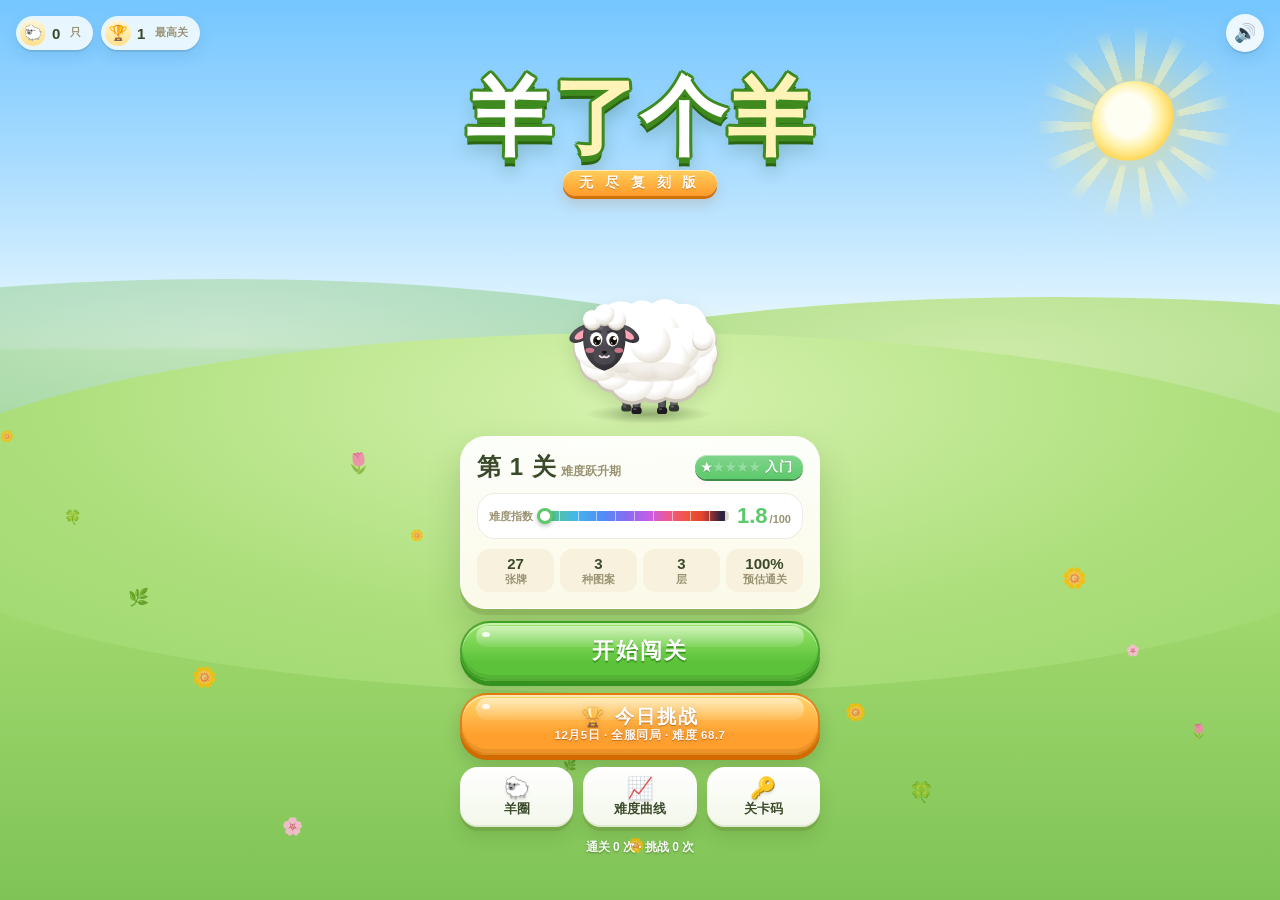
==== commit 152133fd: "v1.2：无尽关卡难度曲线、难度量化、矢量图标与牌面/小羊重做、UI 全面升级" ====
--- a/app/src/main/assets/index.html
+++ b/app/src/main/assets/index.html
@@ -16,33 +16,57 @@
   <div class="clouds"><i></i><i></i><i></i><i></i></div>
   <div class="hills"><b class="h1"></b><b class="h2"></b><b class="h3"></b></div>
   <div class="meadow-flowers"></div>
+
+  <div class="topbar">
+    <div class="pill"><i>🐑</i><b id="tb-flock">0</b><small>只</small></div>
+    <div class="pill"><i>🏆</i><b id="tb-best">1</b><small>最高关</small></div>
+    <div class="grow"></div>
+    <button class="round-btn" id="btn-sound" aria-label="声音">🔊</button>
+  </div>
+
   <div class="title-wrap">
     <div class="title"><span>羊</span><span>了</span><span>个</span><span>羊</span></div>
-    <div class="subtitle">复 刻 版</div>
+    <div class="subtitle">无 尽 复 刻 版</div>
   </div>
   <div class="sheep-stage">
     <div class="menu-flock" id="menu-flock"></div>
     <div class="sheep bob hero" data-sheep></div>
   </div>
+
+  <div class="menu-card" id="menu-card">
+    <div class="mc-head">
+      <div class="mc-level" id="mc-level">第 1 关<small>无尽闯关</small></div>
+      <div class="grow"></div>
+      <div class="diff-chip" id="mc-chip"><span class="sk">★</span><span>入门</span></div>
+    </div>
+    <div class="diff-box flat">
+      <div class="row">
+        <span class="lab">难度指数</span>
+        <div class="grow"><div class="diff-meter wrap" id="mc-meter"><i></i><em></em></div></div>
+        <div class="diff-score" id="mc-score">0<small>/100</small></div>
+      </div>
+    </div>
+    <div class="mc-meta" id="mc-meta"></div>
+  </div>
+
   <div class="menu-btns">
-    <button class="btn btn-green big" id="btn-start">开始游戏</button>
+    <button class="btn big" id="btn-start">开始闯关</button>
     <button class="btn btn-orange daily" id="btn-daily">
       <span class="daily-main">🏆 今日挑战</span><small id="daily-sub"></small>
     </button>
     <div class="mini-row">
       <button class="mini" id="btn-pen"><i>🐑</i><span>羊圈</span><em id="pen-badge"></em></button>
-      <button class="mini" id="btn-levels"><i>🗺️</i><span>关卡</span></button>
+      <button class="mini" id="btn-levels"><i>📈</i><span>难度曲线</span></button>
       <button class="mini" id="btn-code"><i>🔑</i><span>关卡码</span></button>
     </div>
   </div>
   <div class="stats" id="stats"></div>
-  <button class="icon-btn sound-btn" id="btn-sound" aria-label="声音">🔊</button>
 </div>
 
 <!-- ============ 羊圈 ============ -->
 <div id="pen" class="screen pen">
   <div class="pen-head">
-    <button class="icon-btn pen-back" id="pen-back">‹</button>
+    <button class="round-btn pen-back" id="pen-back">‹</button>
     <div class="pen-title">我的羊圈</div>
     <div class="pen-count" id="pen-count"></div>
   </div>
@@ -60,30 +84,35 @@
 
 <!-- ============ 弹窗 ============ -->
 <div id="levels" class="modal">
-  <div class="panel">
-    <div class="panel-title">选择关卡</div>
-    <div class="level-grid" id="level-grid"></div>
-    <button class="btn btn-gray" data-close>返回</button>
+  <div class="panel levels-panel">
+    <button class="panel-x" data-close>×</button>
+    <div class="panel-title">难度曲线</div>
+    <div class="lv-summary" id="lv-summary"></div>
+    <div class="level-list" id="level-grid"></div>
+    <div class="diff-note">难度指数由两种 AI 每关各模拟 60 局拟合：<b>前 10 关大幅跃升</b>，之后<b>每关小幅递增</b>，无尽延续。</div>
   </div>
 </div>
 
 <div id="code" class="modal top">
   <div class="panel">
+    <button class="panel-x" data-close>×</button>
     <div class="panel-title">输入关卡码</div>
     <div class="panel-text">和朋友输入同一个关卡码，<br>就能玩到一模一样的牌局</div>
-    <input id="code-input" class="code-input" maxlength="12" placeholder="例如 2-K7Q3MZ" autocomplete="off" autocapitalize="characters" spellcheck="false">
-    <button class="btn btn-green" id="btn-code-go">开始挑战</button>
-    <button class="btn btn-gray" data-close>取消</button>
+    <input id="code-input" class="code-input" maxlength="12" placeholder="例如 12-K7Q3MZ" autocomplete="off" autocapitalize="characters" spellcheck="false">
+    <button class="btn" id="btn-code-go">开始挑战</button>
   </div>
 </div>
 
 <div id="pause" class="modal">
   <div class="panel">
     <div class="panel-title">暂停</div>
+    <div class="diff-box" id="pause-diff"></div>
     <div class="code-row"><span>关卡码</span><b class="code-val"></b><button class="chip" data-copy>复制</button><button class="chip" data-share>分享</button></div>
-    <button class="btn btn-green" id="btn-resume">继续游戏</button>
-    <button class="btn btn-blue" id="btn-restart">重试本局</button>
-    <button class="btn btn-blue" id="btn-sound2">声音：开</button>
+    <button class="btn" id="btn-resume">继续游戏</button>
+    <div class="btn-row">
+      <button class="btn btn-blue small" id="btn-restart">重试本局</button>
+      <button class="btn btn-blue small" id="btn-sound2">声音：开</button>
+    </div>
     <button class="btn btn-gray" id="btn-home">返回首页</button>
   </div>
 </div>
@@ -91,15 +120,15 @@
 <div id="fail" class="modal">
   <div class="panel">
     <div class="panel-title red">槽位已满！</div>
-    <div class="sheep sad" data-sheep="sad"></div>
+    <div class="fail-ring" id="fail-ring"></div>
     <div class="panel-text" id="fail-text"></div>
-    <button class="btn btn-green" id="btn-revive">复活一次（移出 3 张）</button>
+    <button class="btn" id="btn-revive">复活一次（移出 3 张）</button>
     <button class="btn btn-purple" id="btn-solution">🎬 看看正解</button>
-    <button class="btn btn-blue" id="btn-retry">重试本局</button>
     <div class="btn-row">
+      <button class="btn btn-blue small" id="btn-retry">重试本局</button>
       <button class="btn btn-gray small" id="btn-newgame">换一局</button>
-      <button class="btn btn-gray small" id="btn-home2">返回首页</button>
     </div>
+    <button class="btn btn-gray small" id="btn-home2">返回首页</button>
     <div class="code-row"><span>关卡码</span><b class="code-val"></b><button class="chip" data-copy>复制</button></div>
   </div>
 </div>
@@ -112,8 +141,10 @@
       <div class="reveal-sheep" id="reveal-sheep"></div>
     </div>
     <div class="reveal-info" id="reveal-info"></div>
+    <div class="win-stats" id="win-stats"></div>
+    <div class="beat" id="win-beat"></div>
     <div class="panel-text" id="win-text"></div>
-    <button class="btn btn-green" id="btn-next">下一关</button>
+    <button class="btn" id="btn-next">下一关</button>
     <div class="btn-row">
       <button class="btn btn-blue small" id="btn-share-win">分享战绩</button>
       <button class="btn btn-gray small" id="btn-home3">返回首页</button>
@@ -123,9 +154,9 @@
 
 <div id="replay-end" class="modal">
   <div class="panel">
-    <div class="panel-title">回放结束</div>
+    <div class="panel-title purple">回放结束</div>
     <div class="panel-text" id="replay-text">这就是这副牌的一条通关路线！<br>看过答案的牌局再通关不会获得小羊哦</div>
-    <button class="btn btn-green" id="btn-replay-retry">我来试试（同一局）</button>
+    <button class="btn" id="btn-replay-retry">我来试试（同一局）</button>
     <button class="btn btn-blue" id="btn-replay-again">再看一遍</button>
     <button class="btn btn-gray" id="btn-home4">返回首页</button>
   </div>
@@ -141,6 +172,7 @@
 <div id="toast"></div>
 
 <script src="core.js"></script>
+<script src="icons.js"></script>
 <script src="sheep.js"></script>
 <script src="level.js"></script>
 <script src="game.js"></script>
--- a/app/src/main/assets/style.css
+++ b/app/src/main/assets/style.css
@@ -1,226 +1,351 @@
+/* ======================================================================
+ * 羊了个羊·复刻 —— 视觉规范 v1.2「奶油田园」
+ * 主色：草地绿  点缀：奶油黄 / 蜜桃橙   中性：暖白纸感
+ * 圆角：卡片 28 / 按钮 全圆   阴影：底部实体厚度 + 柔和环境投影
+ * ====================================================================== */
+:root {
+  --ink: #3b4a2a; --ink-2: #6a6448; --ink-3: #9a9373;
+  --paper: #fffdf6; --paper-2: #f7f1de; --line: rgba(120,100,50,.12);
+  --g1: #9ae66b; --g2: #5cc23a; --g3: #36921f;
+  --b1: #8fd2ff; --b2: #3d9bf0; --b3: #1f6cc0;
+  --o1: #ffd66b; --o2: #ff9f2e; --o3: #d36a00;
+  --p1: #d2a8ff; --p2: #9a62f0; --p3: #6a35c2;
+  --r1: #ff9a8a; --r2: #f0503c; --r3: #b22d1e;
+  --gr1: #eef0f3; --gr2: #c4cad2; --gr3: #8c949e;
+  --safe-t: env(safe-area-inset-top, 0px); --safe-b: env(safe-area-inset-bottom, 0px);
+}
 * { box-sizing: border-box; margin: 0; padding: 0; -webkit-tap-highlight-color: transparent; user-select: none; -webkit-user-select: none; }
-html, body { width: 100%; height: 100%; overflow: hidden; background: #8ccf5f; touch-action: none;
-  font-family: "PingFang SC", "Noto Sans SC", "Source Han Sans SC", "Microsoft YaHei", sans-serif; }
+html, body { width: 100%; height: 100%; overflow: hidden; background: #9fd873; touch-action: none; color: var(--ink);
+  font-family: "PingFang SC", "HarmonyOS Sans SC", "MiSans", "Noto Sans SC", "Source Han Sans SC", "Microsoft YaHei", sans-serif; }
 canvas#game { position: fixed; left: 0; top: 0; width: 100%; height: 100%; display: block; }
 #safe-probe { position: fixed; top: 0; left: 0; width: 1px; height: env(safe-area-inset-top, 0px); pointer-events: none; visibility: hidden; }
-button { font-family: inherit; border: none; outline: none; cursor: pointer; }
+button { font-family: inherit; border: none; outline: none; cursor: pointer; color: inherit; background: none; }
+
+/* 描边大字（多重阴影模拟描边 + 厚度） */
+.stroke { color: #fff; --sc: #3d7a1c;
+  text-shadow: 2px 0 0 var(--sc), -2px 0 0 var(--sc), 0 2px 0 var(--sc), 0 -2px 0 var(--sc), 1.5px 1.5px 0 var(--sc), -1.5px 1.5px 0 var(--sc),
+    1.5px -1.5px 0 var(--sc), -1.5px -1.5px 0 var(--sc), 0 4px 0 var(--sc), 0 6px 10px rgba(0,0,0,.18); }
 
 /* ================= 场景（首页 / 羊圈共用） ================= */
-.screen { position: fixed; inset: 0; display: none; flex-direction: column; align-items: center; justify-content: center; overflow: hidden; z-index: 10; }
+.screen { position: fixed; inset: 0; display: none; flex-direction: column; align-items: center; overflow: hidden; z-index: 10; }
 .screen.show { display: flex; animation: fadeIn .35s ease; }
-.scene { background: linear-gradient(#5cc2ff 0%, #9fe0ff 26%, #d8f6ff 40%, #c9eea0 40.2%, #a2dc6f 66%, #74bd48 100%); }
 @keyframes fadeIn { from { opacity: 0; } to { opacity: 1; } }
-
-.sun { position: absolute; top: 5%; right: 9%; width: 78px; height: 78px; border-radius: 50%;
-  background: radial-gradient(circle, #fffbe0 0 38%, #ffe57a 39% 60%, rgba(255,225,110,0) 61%); }
-.sun i { position: absolute; inset: -46px; border-radius: 50%;
-  background: repeating-conic-gradient(rgba(255,240,170,.42) 0 10deg, transparent 10deg 30deg);
-  -webkit-mask: radial-gradient(circle, transparent 0 34%, #000 35% 60%, transparent 72%); mask: radial-gradient(circle, transparent 0 34%, #000 35% 60%, transparent 72%);
-  animation: spin 24s linear infinite; }
+.scene { justify-content: flex-start;
+  background: linear-gradient(180deg, #74c6ff 0%, #a9dcff 18%, #def3ff 34%, #f4fbe9 38.5%, #c6eb98 39%, #a6dc72 62%, #7fc356 100%); }
+
+.sun { position: absolute; top: calc(var(--safe-t) + 9%); right: 8%; width: 86px; height: 86px; border-radius: 50%;
+  background: radial-gradient(circle at 42% 40%, #fffef2 0 30%, #fff1a6 46%, #ffd85c 62%, rgba(255,216,92,0) 64%);
+  filter: drop-shadow(0 0 24px rgba(255,220,110,.75)); }
+.sun i { position: absolute; inset: -54px; border-radius: 50%;
+  background: repeating-conic-gradient(rgba(255,246,190,.5) 0 8deg, transparent 8deg 24deg);
+  -webkit-mask: radial-gradient(circle, transparent 0 30%, #000 34% 52%, transparent 72%); mask: radial-gradient(circle, transparent 0 30%, #000 34% 52%, transparent 72%);
+  animation: spin 30s linear infinite; }
 @keyframes spin { to { transform: rotate(360deg); } }
 
-.clouds i { position: absolute; display: block; width: 120px; height: 40px; background: #fff; border-radius: 40px; opacity: .95;
-  box-shadow: 0 8px 0 rgba(170,215,240,.45); animation: drift 40s linear infinite; }
-.clouds i::before, .clouds i::after { content: ""; position: absolute; background: #fff; border-radius: 50%; }
-.clouds i::before { width: 56px; height: 56px; left: 18px; top: -28px; }
-.clouds i::after { width: 40px; height: 40px; left: 62px; top: -18px; }
-.clouds i:nth-child(1) { top: 9%; left: -30%; }
-.clouds i:nth-child(2) { top: 19%; left: -60%; transform: scale(.7); animation-duration: 55s; animation-delay: -20s; }
-.clouds i:nth-child(3) { top: 28%; left: -40%; transform: scale(.55); animation-duration: 46s; animation-delay: -35s; }
-.clouds i:nth-child(4) { top: 14%; left: -50%; transform: scale(.45); animation-duration: 60s; animation-delay: -8s; opacity: .7; }
+.clouds i { position: absolute; display: block; width: 130px; height: 38px; border-radius: 40px; opacity: .96;
+  background: linear-gradient(#ffffff 55%, #e8f4ff); box-shadow: 0 10px 16px rgba(120,170,220,.18); animation: drift 46s linear infinite; }
+.clouds i::before, .clouds i::after { content: ""; position: absolute; background: linear-gradient(#fff 60%, #f1f8ff); border-radius: 50%; }
+.clouds i::before { width: 60px; height: 60px; left: 18px; top: -30px; }
+.clouds i::after { width: 44px; height: 44px; left: 66px; top: -20px; }
+.clouds i:nth-child(1) { top: calc(var(--safe-t) + 13%); left: -30%; }
+.clouds i:nth-child(2) { top: calc(var(--safe-t) + 22%); left: -60%; transform: scale(.7); animation-duration: 60s; animation-delay: -22s; }
+.clouds i:nth-child(3) { top: calc(var(--safe-t) + 30%); left: -40%; transform: scale(.5); animation-duration: 52s; animation-delay: -36s; opacity: .85; }
+.clouds i:nth-child(4) { top: calc(var(--safe-t) + 17%); left: -50%; transform: scale(.42); animation-duration: 70s; animation-delay: -8s; opacity: .7; }
 @keyframes drift { from { margin-left: 0; } to { margin-left: 190vw; } }
 
 .hills b { position: absolute; display: block; border-radius: 50%; }
-.hills .h1 { left: -30%; width: 95%; height: 30%; top: 31%; background: radial-gradient(ellipse at 50% 30%, #9fd8a0, #7cc37e 70%); opacity: .75; }
-.hills .h2 { right: -35%; width: 105%; height: 32%; top: 33%; background: radial-gradient(ellipse at 50% 30%, #b2e08a, #8ccd5f 70%); }
-.hills .h3 { left: -10%; width: 120%; height: 40%; top: 37%; background: radial-gradient(ellipse at 50% 20%, #bfe88f, #a2dc6f 60%); }
+.hills .h1 { left: -30%; width: 95%; height: 26%; top: 31%; background: radial-gradient(ellipse at 50% 25%, #bfe3c4, #94cfa0 70%); opacity: .8; }
+.hills .h2 { right: -35%; width: 105%; height: 30%; top: 33%; background: radial-gradient(ellipse at 45% 22%, #cdeba8, #9fd679 70%); }
+.hills .h3 { left: -10%; width: 120%; height: 40%; top: 37%; background: radial-gradient(ellipse at 50% 18%, #d6f2ae, #addf7c 55%, #9ad66a); }
 .meadow-flowers { position: absolute; inset: 42% 0 0 0; pointer-events: none; }
-.meadow-flowers i { position: absolute; font-style: normal; font-size: 14px; opacity: .9; animation: sway 3s ease-in-out infinite; transform-origin: bottom center; }
+.meadow-flowers i { position: absolute; font-style: normal; font-size: 13px; opacity: .85; animation: sway 3s ease-in-out infinite; transform-origin: bottom center; }
 @keyframes sway { 0%, 100% { transform: rotate(-6deg); } 50% { transform: rotate(6deg); } }
 
-.title-wrap { position: relative; z-index: 2; text-align: center; margin-top: -4vh; }
-.title { font-size: min(18vw, 92px); font-weight: 900; letter-spacing: 2px; line-height: 1.1; }
-.title span { display: inline-block; color: #fff;
-  text-shadow: 3px 0 0 #3d7a1c, -3px 0 0 #3d7a1c, 0 3px 0 #3d7a1c, 0 -3px 0 #3d7a1c, 2px 2px 0 #3d7a1c, -2px 2px 0 #3d7a1c, 2px -2px 0 #3d7a1c, -2px -2px 0 #3d7a1c,
-    0 6px 0 #3d7a1c, 0 9px 0 #2c5c12, 0 12px 16px rgba(0,0,0,.25); animation: jump 2.4s ease-in-out infinite; }
-.title span:nth-child(2) { animation-delay: .15s; color: #fff6c9; }
+/* 首页顶栏 */
+.topbar { position: relative; z-index: 4; width: 100%; display: flex; align-items: center; gap: 8px; padding: calc(var(--safe-t) + 14px) 16px 0; }
+.pill { height: 34px; padding: 0 12px 0 4px; border-radius: 17px; display: flex; align-items: center; gap: 6px;
+  background: rgba(255,255,255,.82); box-shadow: 0 2px 0 rgba(60,110,140,.18), 0 6px 14px rgba(40,90,140,.12); backdrop-filter: blur(6px); -webkit-backdrop-filter: blur(6px); }
+.pill i { width: 26px; height: 26px; border-radius: 50%; display: grid; place-items: center; font-style: normal; font-size: 15px; background: linear-gradient(#fff6d6, #ffe08a); }
+.pill b { font-size: 15px; font-weight: 900; color: var(--ink); min-width: 14px; }
+.pill small { font-size: 10.5px; font-weight: 700; color: var(--ink-3); margin-left: -2px; }
+.topbar .grow { flex: 1; }
+.round-btn { width: 38px; height: 38px; border-radius: 50%; display: grid; place-items: center; font-size: 18px;
+  background: rgba(255,255,255,.86); box-shadow: 0 2px 0 rgba(60,110,140,.2), 0 6px 14px rgba(40,90,140,.12); }
+.round-btn:active { transform: translateY(2px); }
+
+/* Logo */
+.title-wrap { position: relative; z-index: 2; text-align: center; margin-top: 2.2vh; }
+.title { font-size: min(17vw, 86px); font-weight: 900; letter-spacing: 1px; line-height: 1.05; }
+.title span { display: inline-block; color: #fff; --sc: #3f8a1f;
+  text-shadow: 3px 0 0 var(--sc), -3px 0 0 var(--sc), 0 3px 0 var(--sc), 0 -3px 0 var(--sc), 2px 2px 0 var(--sc), -2px 2px 0 var(--sc), 2px -2px 0 var(--sc), -2px -2px 0 var(--sc),
+    0 6px 0 var(--sc), 0 9px 0 #2b6512, 0 14px 18px rgba(20,60,10,.28); animation: jump 2.6s ease-in-out infinite; }
+.title span:nth-child(2) { animation-delay: .15s; color: #fff3b8; }
 .title span:nth-child(3) { animation-delay: .3s; }
-.title span:nth-child(4) { animation-delay: .45s; color: #fff6c9; }
+.title span:nth-child(4) { animation-delay: .45s; color: #fff3b8; }
 @keyframes jump { 0%, 70%, 100% { transform: translateY(0) rotate(0); } 80% { transform: translateY(-10px) rotate(-4deg); } 90% { transform: translateY(0) rotate(3deg); } }
-.subtitle { margin-top: 6px; display: inline-block; padding: 4px 18px; border-radius: 20px; background: linear-gradient(#ffc94d, #ff9f1a); color: #fff; font-weight: 800; letter-spacing: 6px;
-  box-shadow: 0 3px 0 #d47f00, 0 6px 12px rgba(0,0,0,.15); font-size: 15px; }
-
-.sheep-stage { position: relative; z-index: 2; width: 100%; height: 26vh; display: flex; align-items: flex-end; justify-content: center; margin: 1vh 0 2vh; }
+.subtitle { margin-top: 8px; display: inline-flex; align-items: center; gap: 8px; padding: 4px 16px; border-radius: 20px;
+  background: linear-gradient(#ffcf5c, #ff9a2a); color: #fff; font-weight: 900; letter-spacing: 4px; font-size: 13.5px;
+  box-shadow: inset 0 1px 0 rgba(255,255,255,.6), 0 3px 0 #d2700a, 0 8px 14px rgba(160,80,0,.18); text-shadow: 0 1px 0 rgba(170,80,0,.5); }
+
+.sheep-stage { position: relative; z-index: 2; width: 100%; flex: 1; min-height: 120px; max-height: 26vh; display: flex; align-items: flex-end; justify-content: center; }
 .sheep { width: min(46vw, 200px); aspect-ratio: 1; }
 .sheep svg { width: 100%; height: 100%; overflow: visible; }
-.hero { position: relative; z-index: 2; width: min(40vw, 180px); cursor: pointer; }
-.bob { animation: bob 1.8s ease-in-out infinite; }
-@keyframes bob { 0%, 100% { transform: translateY(0) scaleY(1); } 50% { transform: translateY(-12px) scaleY(1.02); } }
+.hero { position: relative; z-index: 2; width: min(36vw, 170px); cursor: pointer; filter: drop-shadow(0 6px 8px rgba(30,70,10,.12)); }
+.bob { animation: bob 1.9s ease-in-out infinite; }
+@keyframes bob { 0%, 100% { transform: translateY(0) scaleY(1); } 50% { transform: translateY(-10px) scaleY(1.02); } }
 .menu-flock { position: absolute; inset: 0; pointer-events: none; }
 .menu-flock .mini-sheep { position: absolute; bottom: 0; width: 64px; height: 64px; animation: graze 3.2s ease-in-out infinite; }
 .menu-flock .mini-sheep svg { width: 100%; height: 100%; overflow: visible; }
 @keyframes graze { 0%, 100% { transform: translateY(0) scaleX(var(--f, 1)); } 50% { transform: translateY(-5px) scaleX(var(--f, 1)); } }
-.sheep.sad { width: 110px; margin: 4px auto 0; }
-
-.menu-btns { position: relative; z-index: 2; display: flex; flex-direction: column; gap: 12px; width: min(76vw, 320px); }
+.sheep.sad { width: 110px; margin: 0 auto; }
+
+/* 首页主卡片：当前关卡 + 难度 */
+.menu-card { position: relative; z-index: 3; width: min(88vw, 360px); margin-top: 6px; padding: 14px 16px 16px; border-radius: 26px;
+  background: linear-gradient(180deg, rgba(255,255,255,.95), rgba(255,251,238,.95)); border: 1px solid rgba(255,255,255,.9);
+  box-shadow: 0 6px 0 rgba(120,150,70,.35), 0 18px 34px rgba(40,80,20,.22); display: flex; flex-direction: column; gap: 10px; }
+.mc-head { display: flex; align-items: center; gap: 10px; }
+.mc-level { font-size: 24px; font-weight: 900; color: var(--ink); letter-spacing: 1px; }
+.mc-level small { font-size: 12px; font-weight: 700; color: var(--ink-3); margin-left: 4px; letter-spacing: 0; }
+.mc-head .grow { flex: 1; }
+.mc-meta { display: flex; gap: 6px; }
+.mc-meta div { flex: 1; padding: 6px 4px 5px; border-radius: 12px; background: var(--paper-2); text-align: center; font-size: 10.5px; font-weight: 700; color: var(--ink-3); }
+.mc-meta b { display: block; font-size: 15px; font-weight: 900; color: var(--ink); line-height: 1.2; }
+
+/* 难度徽章与刻度条 */
+.diff-chip { --c: #5cc96b; display: inline-flex; align-items: center; gap: 4px; height: 24px; padding: 0 10px 0 6px; border-radius: 12px; color: #fff;
+  font-size: 12.5px; font-weight: 900; letter-spacing: 1px; background: linear-gradient(180deg, color-mix(in srgb, var(--c) 78%, #fff), var(--c));
+  box-shadow: inset 0 1px 0 rgba(255,255,255,.45), 0 2px 0 color-mix(in srgb, var(--c) 70%, #000); white-space: nowrap; text-shadow: 0 1px 0 rgba(0,0,0,.18); }
+.diff-chip .sk { font-size: 11px; }
+.diff-score { font-size: 22px; font-weight: 900; font-variant-numeric: tabular-nums; color: var(--c, var(--ink)); line-height: 1; }
+.diff-score small { font-size: 11px; color: var(--ink-3); font-weight: 700; margin-left: 2px; }
+.diff-meter { position: relative; height: 10px; border-radius: 5px; overflow: hidden;
+  background: linear-gradient(90deg, #5cc96b, #46b7e8 18%, #4f8ef7 32%, #8a6cf0 46%, #c75ce6 58%, #ef5a8f 68%, #f2553d 78%, #e0442a 86%, #2b2140 96%); }
+.diff-meter::before { content: ""; position: absolute; inset: 0; background: repeating-linear-gradient(90deg, transparent 0 calc(10% - 1px), rgba(255,255,255,.55) calc(10% - 1px) 10%); }
+.diff-meter i { position: absolute; top: 0; bottom: 0; right: 0; border-radius: 0 5px 5px 0; background: rgba(236,232,216,.92); transition: left .5s cubic-bezier(.2,.9,.3,1); }
+.diff-meter em { position: absolute; top: 50%; width: 16px; height: 16px; margin: -8px 0 0 -8px; border-radius: 50%; background: #fff; border: 3px solid var(--c, #333);
+  box-shadow: 0 2px 4px rgba(0,0,0,.25); transition: left .5s cubic-bezier(.2,.9,.3,1); }
+.diff-meter.wrap { overflow: visible; }
+
+.menu-btns { position: relative; z-index: 3; display: flex; flex-direction: column; gap: 12px; width: min(88vw, 360px); margin-top: 12px; }
 .mini-row { display: flex; gap: 10px; }
-.mini { position: relative; flex: 1; height: 62px; border-radius: 18px; background: linear-gradient(#ffffff, #eef7e2); color: #3c6b1f; font-weight: 800; font-size: 13px;
-  box-shadow: 0 5px 0 #8fbf62, 0 8px 14px rgba(0,0,0,.14); display: flex; flex-direction: column; align-items: center; justify-content: center; gap: 2px; transition: transform .08s; }
-.mini:active { transform: translateY(4px); box-shadow: 0 1px 0 #8fbf62; }
-.mini i { font-style: normal; font-size: 22px; line-height: 1; }
-.mini em { position: absolute; top: -6px; right: -4px; min-width: 22px; height: 22px; padding: 0 6px; border-radius: 11px; background: #ff4d4f; color: #fff;
-  font-style: normal; font-size: 12px; line-height: 22px; border: 2px solid #fff; display: none; }
+.mini { position: relative; flex: 1; height: 60px; border-radius: 18px; color: var(--ink); font-weight: 800; font-size: 12.5px;
+  background: linear-gradient(#ffffff, #f3f7ea); box-shadow: inset 0 -2px 0 rgba(120,150,70,.15), 0 4px 0 rgba(110,150,60,.45), 0 10px 16px rgba(40,80,20,.14);
+  display: flex; flex-direction: column; align-items: center; justify-content: center; gap: 3px; transition: transform .08s; }
+.mini:active { transform: translateY(3px); box-shadow: 0 1px 0 rgba(110,150,60,.45); }
+.mini i { font-style: normal; font-size: 21px; line-height: 1; filter: drop-shadow(0 2px 1px rgba(0,0,0,.12)); }
+.mini em { position: absolute; top: -6px; right: -4px; min-width: 22px; height: 22px; padding: 0 6px; border-radius: 11px; background: linear-gradient(#ff7a6b, #ef3b2c); color: #fff;
+  font-style: normal; font-size: 12px; font-weight: 900; line-height: 18px; border: 2px solid #fff; display: none; box-shadow: 0 2px 4px rgba(0,0,0,.2); }
 .mini em.on { display: block; }
-.stats { position: relative; z-index: 2; margin-top: 16px; color: #fff; font-size: 13px; font-weight: 700; text-shadow: 0 1px 2px rgba(0,0,0,.35); }
-.icon-btn { position: absolute; width: 44px; height: 44px; border-radius: 50%; background: rgba(255,255,255,.92); font-size: 20px;
-  box-shadow: 0 3px 0 rgba(40,90,20,.35); z-index: 3; color: #3c6b1f; font-weight: 900; }
-.sound-btn { top: calc(env(safe-area-inset-top, 0px) + 22px); left: 18px; }
-
-/* ================= 按钮 ================= */
-.btn { position: relative; display: block; width: 100%; height: 54px; border-radius: 27px; font-size: 19px; font-weight: 900; color: #fff; letter-spacing: 3px;
-  text-shadow: 0 2px 0 rgba(0,0,0,.18); transition: transform .08s, box-shadow .08s; overflow: hidden; }
-.btn::after { content: ""; position: absolute; left: 10px; right: 10px; top: 4px; height: 40%; border-radius: 20px; background: rgba(255,255,255,.25); pointer-events: none; }
-.btn:active { transform: translateY(4px); }
-.btn.big { height: 64px; border-radius: 32px; font-size: 24px; }
-.btn.small { height: 46px; font-size: 16px; letter-spacing: 1px; }
-.btn:disabled { filter: grayscale(.9); opacity: .6; }
-.btn-green { background: linear-gradient(#8fe35a, #4cb82a); box-shadow: 0 6px 0 #2f8a17, 0 9px 16px rgba(0,0,0,.18); }
-.btn-green:active { box-shadow: 0 2px 0 #2f8a17; }
-.btn-blue { background: linear-gradient(#79c8ff, #2f8fe8); box-shadow: 0 6px 0 #1b62ad, 0 9px 16px rgba(0,0,0,.18); }
-.btn-blue:active { box-shadow: 0 2px 0 #1b62ad; }
-.btn-orange { background: linear-gradient(#ffcf5a, #ff8a1f); box-shadow: 0 6px 0 #c95f00, 0 9px 16px rgba(0,0,0,.18); }
-.btn-orange:active { box-shadow: 0 2px 0 #c95f00; }
-.btn-purple { background: linear-gradient(#c79bff, #8a55e8); box-shadow: 0 6px 0 #5f2fb5, 0 9px 16px rgba(0,0,0,.18); }
-.btn-purple:active { box-shadow: 0 2px 0 #5f2fb5; }
-.btn-gray { background: linear-gradient(#d3d8de, #a3acb6); box-shadow: 0 6px 0 #78818b, 0 9px 16px rgba(0,0,0,.12); }
-.btn-gray:active { box-shadow: 0 2px 0 #78818b; }
-.btn.daily { height: 62px; display: flex; flex-direction: column; align-items: center; justify-content: center; line-height: 1.1; }
-.daily-main { font-size: 20px; }
-.btn.daily small { font-size: 11.5px; font-weight: 700; letter-spacing: 1px; opacity: .95; margin-top: 3px; }
-.btn.daily.done { background: linear-gradient(#ffd66b, #ffaa2b); box-shadow: 0 6px 0 #c97800, 0 9px 16px rgba(0,0,0,.15); }
-.btn.daily .daily-main, .btn.daily small { text-shadow: 0 2px 0 rgba(170,80,0,.55), 0 0 6px rgba(150,70,0,.35); }
+.stats { position: relative; z-index: 3; margin: 12px 0 calc(var(--safe-b) + 14px); color: rgba(255,255,255,.95); font-size: 12px; font-weight: 700; text-shadow: 0 1px 2px rgba(30,70,10,.45); }
+
+/* ================= 按钮（果冻质感） ================= */
+.btn { --c1: var(--g1); --c2: var(--g2); --c3: var(--g3);
+  position: relative; display: flex; align-items: center; justify-content: center; gap: 6px; width: 100%; height: 54px; border-radius: 27px;
+  font-size: 18px; font-weight: 900; color: #fff; letter-spacing: 2px; text-shadow: 0 2px 0 color-mix(in srgb, var(--c3) 85%, #000 0%);
+  background: linear-gradient(180deg, var(--c1) 0%, var(--c2) 70%); border: 2px solid color-mix(in srgb, var(--c3) 70%, transparent);
+  box-shadow: inset 0 -4px 0 rgba(0,0,0,.08), inset 0 2px 0 rgba(255,255,255,.45), 0 5px 0 var(--c3), 0 10px 18px rgba(0,0,0,.16);
+  transition: transform .08s, box-shadow .08s; overflow: hidden; }
+.btn::after { content: ""; position: absolute; left: 14px; right: 14px; top: 3px; height: 38%; border-radius: 20px;
+  background: linear-gradient(rgba(255,255,255,.55), rgba(255,255,255,.08)); pointer-events: none; }
+.btn::before { content: ""; position: absolute; top: 9px; left: 20px; width: 8px; height: 5px; border-radius: 50%; background: rgba(255,255,255,.85); }
+.btn:active { transform: translateY(4px); box-shadow: inset 0 -2px 0 rgba(0,0,0,.08), inset 0 2px 0 rgba(255,255,255,.45), 0 1px 0 var(--c3), 0 4px 8px rgba(0,0,0,.14); }
+.btn.big { height: 60px; border-radius: 30px; font-size: 22px; }
+.btn.small { height: 46px; font-size: 15px; letter-spacing: 1px; }
+.btn:disabled { filter: grayscale(.9); opacity: .55; }
+.btn-blue { --c1: var(--b1); --c2: var(--b2); --c3: var(--b3); }
+.btn-orange { --c1: var(--o1); --c2: var(--o2); --c3: var(--o3); }
+.btn-purple { --c1: var(--p1); --c2: var(--p2); --c3: var(--p3); }
+.btn-red { --c1: var(--r1); --c2: var(--r2); --c3: var(--r3); }
+.btn-gray { --c1: #f4f5f7; --c2: #d3d8de; --c3: #9aa2ac; color: #59616b; text-shadow: 0 1px 0 rgba(255,255,255,.7); }
+.btn .sub { font-size: 11.5px; font-weight: 700; letter-spacing: .5px; opacity: .92; }
+.btn.daily { height: 62px; flex-direction: column; gap: 1px; line-height: 1.15; }
+.daily-main { font-size: 19px; display: flex; align-items: center; gap: 6px; }
+.btn.daily small { font-size: 11.5px; font-weight: 700; letter-spacing: .5px; opacity: .96; }
+.btn.daily.done { --c1: #ffe7a0; --c2: #ffbf45; --c3: #c98200; }
+.btn.daily .daily-main, .btn.daily small { text-shadow: 0 1px 0 rgba(160,70,0,.55), 0 0 6px rgba(150,70,0,.25); }
 .btn-row { display: flex; gap: 10px; }
 .btn-row .btn { flex: 1; }
-.chip { height: 28px; padding: 0 12px; border-radius: 14px; background: #fff; color: #3c6b1f; font-weight: 800; font-size: 13px; box-shadow: 0 2px 0 #a8c98a; }
+.chip { height: 28px; padding: 0 12px; border-radius: 14px; background: #fff; color: var(--ink); font-weight: 800; font-size: 12.5px;
+  box-shadow: inset 0 -2px 0 rgba(0,0,0,.05), 0 2px 0 rgba(110,150,60,.4); }
 .chip:active { transform: translateY(2px); box-shadow: none; }
 
+/* 旧版 WebView 不支持 color-mix 时的兜底 */
+@supports not (color: color-mix(in srgb, red 50%, blue)) {
+  .diff-chip { background: var(--c); box-shadow: inset 0 1px 0 rgba(255,255,255,.45), 0 2px 0 rgba(0,0,0,.25); }
+  .btn { text-shadow: 0 2px 0 rgba(0,0,0,.2); border-color: rgba(0,0,0,.12); }
+}
+
 /* ================= 弹窗 ================= */
-.modal { position: fixed; inset: 0; z-index: 30; display: none; align-items: center; justify-content: center; background: rgba(20,40,10,.55); backdrop-filter: blur(3px); -webkit-backdrop-filter: blur(3px); }
+.modal { position: fixed; inset: 0; z-index: 30; display: none; align-items: center; justify-content: center;
+  background: radial-gradient(circle at 50% 35%, rgba(30,50,20,.35), rgba(15,30,10,.66)); backdrop-filter: blur(4px); -webkit-backdrop-filter: blur(4px); }
 .modal.top { z-index: 40; }
 .modal.show { display: flex; animation: fadeIn .2s ease; }
-.modal.show .panel { animation: pop .38s cubic-bezier(.2,1.5,.4,1); }
-@keyframes pop { from { transform: scale(.6); opacity: 0; } to { transform: scale(1); opacity: 1; } }
-.panel { position: relative; width: min(86vw, 350px); max-height: 92vh; overflow-y: auto; padding: 24px 22px 22px; border-radius: 28px;
-  background: linear-gradient(#fffdf2, #f6efd6); border: 4px solid #fff; box-shadow: 0 8px 0 #d7c79a, 0 20px 40px rgba(0,0,0,.35);
+.modal.show .panel { animation: pop .42s cubic-bezier(.2,1.45,.4,1); }
+@keyframes pop { from { transform: translateY(18px) scale(.82); opacity: 0; } to { transform: none; opacity: 1; } }
+.panel { position: relative; width: min(88vw, 360px); max-height: 90vh; overflow-y: auto; padding: 30px 20px 20px; border-radius: 30px;
+  background: linear-gradient(180deg, var(--paper) 0%, #fbf6e6 60%, var(--paper-2) 100%);
+  box-shadow: inset 0 0 0 3px #fff, inset 0 -6px 0 rgba(160,130,60,.08), 0 7px 0 #d9c99c, 0 24px 48px rgba(0,0,0,.35);
   display: flex; flex-direction: column; gap: 12px; text-align: center; }
-.panel-title { font-size: 26px; font-weight: 900; color: #fff; letter-spacing: 3px; margin-bottom: 2px;
-  text-shadow: 2px 0 0 #4a8a24, -2px 0 0 #4a8a24, 0 2px 0 #4a8a24, 0 -2px 0 #4a8a24, 2px 2px 0 #4a8a24, -2px 2px 0 #4a8a24, 2px -2px 0 #4a8a24, -2px -2px 0 #4a8a24, 0 4px 0 #4a8a24; }
-.panel-title.red { text-shadow: 2px 0 0 #c0392b, -2px 0 0 #c0392b, 0 2px 0 #c0392b, 0 -2px 0 #c0392b, 2px 2px 0 #c0392b, -2px 2px 0 #c0392b, 2px -2px 0 #c0392b, -2px -2px 0 #c0392b, 0 4px 0 #c0392b; }
-.panel-title.gold { color: #fff7c2; text-shadow: 2px 0 0 #d68a00, -2px 0 0 #d68a00, 0 2px 0 #d68a00, 0 -2px 0 #d68a00, 2px 2px 0 #d68a00, -2px 2px 0 #d68a00, 2px -2px 0 #d68a00, -2px -2px 0 #d68a00, 0 4px 0 #d68a00; }
-.panel-text { color: #6b5a33; font-size: 14.5px; line-height: 1.65; font-weight: 600; }
+.panel::before { content: ""; position: absolute; left: 0; right: 0; top: 0; height: 64px; border-radius: 30px 30px 0 0;
+  background: radial-gradient(120% 100% at 50% 0%, rgba(255,230,150,.35), transparent 70%); pointer-events: none; }
+.panel-title { position: relative; font-size: 26px; font-weight: 900; color: #fff; letter-spacing: 3px; margin-bottom: 2px; --sc: #4a8a24;
+  text-shadow: 2px 0 0 var(--sc), -2px 0 0 var(--sc), 0 2px 0 var(--sc), 0 -2px 0 var(--sc), 2px 2px 0 var(--sc), -2px 2px 0 var(--sc), 2px -2px 0 var(--sc), -2px -2px 0 var(--sc), 0 4px 0 var(--sc), 0 8px 10px rgba(0,0,0,.12); }
+.panel-title.red { --sc: #c0392b; }
+.panel-title.gold { --sc: #d68a00; color: #fff7c2; }
+.panel-title.purple { --sc: #6a35c2; }
+.panel-text { color: var(--ink-2); font-size: 14px; line-height: 1.65; font-weight: 600; }
 .panel-text b { color: #e8463a; }
-.code-row { display: flex; align-items: center; justify-content: center; gap: 8px; padding: 8px 10px; border-radius: 14px; background: rgba(120,160,80,.14);
-  color: #6b5a33; font-size: 13px; font-weight: 700; }
-.code-val { font-family: "SF Mono", "Roboto Mono", monospace; font-size: 16px; color: #2f6d14; letter-spacing: 1px; }
-.code-input { height: 54px; border-radius: 16px; border: 3px solid #b7d98f; background: #fff; text-align: center; font-size: 24px; font-weight: 900;
+.panel-x { position: absolute; top: 12px; right: 12px; width: 32px; height: 32px; border-radius: 50%; background: rgba(120,100,50,.08); color: var(--ink-3); font-size: 18px; font-weight: 900; }
+.code-row { display: flex; align-items: center; justify-content: center; gap: 8px; padding: 8px 10px; border-radius: 14px; background: rgba(120,160,80,.12);
+  color: var(--ink-2); font-size: 12.5px; font-weight: 700; }
+.code-val { font-family: "SF Mono", "Roboto Mono", monospace; font-size: 15px; color: #2f6d14; letter-spacing: 1px; }
+.code-input { height: 54px; border-radius: 16px; border: 3px solid #cfe6b1; background: #fff; text-align: center; font-size: 24px; font-weight: 900;
   font-family: "SF Mono", "Roboto Mono", monospace; letter-spacing: 3px; color: #2f6d14; outline: none; user-select: text; -webkit-user-select: text; text-transform: uppercase; }
-.code-input:focus { border-color: #6fbf3a; }
+.code-input:focus { border-color: #6fbf3a; box-shadow: 0 0 0 4px rgba(111,191,58,.15); }
 .code-input.err { animation: shake .35s; border-color: #e8463a; }
 @keyframes shake { 20%, 60% { transform: translateX(-8px); } 40%, 80% { transform: translateX(8px); } }
 
-.level-grid { display: grid; grid-template-columns: repeat(4, 1fr); gap: 10px; max-height: 50vh; overflow-y: auto; padding: 4px 2px 8px; }
-.level-cell { aspect-ratio: 1; border-radius: 16px; background: linear-gradient(#9be86a, #57b82f); color: #fff; font-size: 22px; font-weight: 900;
-  box-shadow: 0 4px 0 #378d1c; display: flex; flex-direction: column; align-items: center; justify-content: center; line-height: 1.1; }
-.level-cell small { font-size: 9px; font-weight: 700; opacity: .92; margin-top: 2px; }
-.level-cell.hard { background: linear-gradient(#ff9d7a, #e8463a); box-shadow: 0 4px 0 #a92d22; }
-.level-cell.locked { background: linear-gradient(#d0d5da, #a6aeb6); box-shadow: 0 4px 0 #7a838c; }
-.level-cell:active { transform: translateY(3px); box-shadow: none; }
+/* 难度信息块（暂停 / 失败 / 胜利 / 关卡详情共用） */
+.diff-box { display: flex; flex-direction: column; gap: 8px; padding: 12px; border-radius: 18px; background: #fff; box-shadow: inset 0 0 0 1px var(--line); text-align: left; }
+.diff-box .row { display: flex; align-items: center; gap: 8px; }
+.diff-box .row .grow { flex: 1; }
+.diff-box .lab { font-size: 11px; color: var(--ink-3); font-weight: 700; }
+.diff-facts { display: grid; grid-template-columns: repeat(4, 1fr); gap: 6px; }
+.diff-facts div { padding: 5px 2px 4px; border-radius: 10px; background: var(--paper-2); text-align: center; font-size: 9.5px; font-weight: 700; color: var(--ink-3); }
+.diff-facts b { display: block; font-size: 14px; color: var(--ink); font-weight: 900; line-height: 1.2; }
+.diff-note { font-size: 11px; line-height: 1.5; color: var(--ink-3); font-weight: 600; }
+.diff-note b { color: var(--ink-2); }
+
+/* ================= 选关（无尽路线） ================= */
+.levels-panel { width: min(92vw, 400px); padding-bottom: 14px; }
+.lv-summary { display: flex; gap: 8px; }
+.lv-summary div { flex: 1; padding: 6px; border-radius: 12px; background: rgba(120,160,80,.12); font-size: 10.5px; font-weight: 700; color: var(--ink-3); }
+.lv-summary b { display: block; font-size: 17px; color: var(--ink); font-weight: 900; }
+.level-list { display: flex; flex-direction: column; gap: 8px; max-height: 54vh; overflow-y: auto; padding: 2px 2px 6px; -webkit-overflow-scrolling: touch; }
+.lv-row { --c: #5cc96b; position: relative; display: flex; align-items: center; gap: 10px; padding: 8px 12px 8px 8px; border-radius: 18px; background: #fff; text-align: left;
+  box-shadow: inset 0 0 0 1px var(--line), 0 3px 0 rgba(160,140,90,.18); transition: transform .08s; }
+.lv-row:active { transform: translateY(2px); }
+.lv-row .num { width: 44px; height: 44px; border-radius: 14px; display: grid; place-items: center; flex: none; color: #fff; font-size: 18px; font-weight: 900;
+  background: linear-gradient(180deg, var(--c), var(--c)); box-shadow: inset 0 2px 0 rgba(255,255,255,.35), inset 0 -3px 0 rgba(0,0,0,.15); text-shadow: 0 1px 0 rgba(0,0,0,.2); }
+.lv-row .info { flex: 1; min-width: 0; }
+.lv-row .t1 { display: flex; align-items: center; gap: 6px; font-size: 14px; font-weight: 900; color: var(--ink); }
+.lv-row .t1 .tier { font-size: 11px; font-weight: 900; color: var(--c); }
+.lv-row .t2 { font-size: 10.5px; font-weight: 600; color: var(--ink-3); margin-top: 2px; white-space: nowrap; overflow: hidden; text-overflow: ellipsis; }
+.lv-row .bar { height: 5px; margin-top: 5px; border-radius: 3px; background: #efe9d6; overflow: hidden; }
+.lv-row .bar i { display: block; height: 100%; border-radius: 3px; background: var(--c); }
+.lv-row .score { text-align: right; flex: none; }
+.lv-row .score b { display: block; font-size: 19px; font-weight: 900; color: var(--c); font-variant-numeric: tabular-nums; line-height: 1; }
+.lv-row .score small { font-size: 9.5px; color: var(--ink-3); font-weight: 700; }
+.lv-row.done .num::after { content: "✓"; position: absolute; left: 40px; top: 4px; width: 18px; height: 18px; border-radius: 50%; background: #3cbf4e; color: #fff;
+  font-size: 11px; line-height: 18px; text-align: center; border: 2px solid #fff; }
+.lv-row.cur { box-shadow: inset 0 0 0 2px var(--c), 0 3px 0 rgba(160,140,90,.18), 0 0 0 4px color-mix(in srgb, var(--c) 18%, transparent); }
+.lv-row.locked { opacity: .5; filter: grayscale(.7); }
+.lv-row.locked .num { font-size: 16px; }
+.lv-sep { font-size: 11px; font-weight: 800; color: var(--ink-3); padding: 4px 4px 0; text-align: left; letter-spacing: 1px; }
 
 /* ---- 胜利揭晓 ---- */
-.modal.light { background: radial-gradient(circle at 50% 40%, rgba(255,240,170,.45), rgba(20,40,10,.6) 70%); }
-.reveal { position: relative; height: 170px; display: flex; align-items: center; justify-content: center; }
-.reveal-rays { position: absolute; width: 300px; height: 300px; border-radius: 50%; left: 50%; top: 50%; margin: -150px 0 0 -150px;
-  background: repeating-conic-gradient(var(--rc, rgba(255,215,90,.55)) 0 12deg, transparent 12deg 30deg);
-  -webkit-mask: radial-gradient(circle, #000 0 25%, transparent 68%); mask: radial-gradient(circle, #000 0 25%, transparent 68%);
-  animation: spin 9s linear infinite; opacity: 0; transition: opacity .5s; }
+.modal.light { background: radial-gradient(circle at 50% 38%, rgba(255,240,170,.5), rgba(15,30,10,.66) 70%); }
+.reveal { position: relative; height: 168px; display: flex; align-items: center; justify-content: center; }
+.reveal-rays { position: absolute; width: 320px; height: 320px; border-radius: 50%; left: 50%; top: 50%; margin: -160px 0 0 -160px;
+  background: repeating-conic-gradient(var(--rc, rgba(255,215,90,.55)) 0 10deg, transparent 10deg 26deg);
+  -webkit-mask: radial-gradient(circle, #000 0 22%, transparent 66%); mask: radial-gradient(circle, #000 0 22%, transparent 66%);
+  animation: spin 10s linear infinite; opacity: 0; transition: opacity .5s; }
 .reveal.on .reveal-rays { opacity: 1; }
 .reveal-sheep { position: relative; width: 150px; height: 150px; transform: scale(0); }
-.reveal.on .reveal-sheep { animation: popin .7s cubic-bezier(.2,1.6,.4,1) forwards, bob 1.8s ease-in-out .7s infinite; }
+.reveal.on .reveal-sheep { animation: popin .7s cubic-bezier(.2,1.6,.4,1) forwards, bob 1.9s ease-in-out .7s infinite; }
 @keyframes popin { from { transform: scale(0) rotate(-20deg); } to { transform: scale(1) rotate(0); } }
 .reveal-sheep svg { width: 100%; height: 100%; overflow: visible; }
-.reveal .egg { position: absolute; font-size: 84px; animation: wobble .5s ease-in-out infinite; }
+.reveal .egg { position: absolute; font-size: 84px; animation: wobble .5s ease-in-out infinite; filter: drop-shadow(0 8px 6px rgba(0,0,0,.18)); }
 .reveal.on .egg { display: none; }
 @keyframes wobble { 0%, 100% { transform: rotate(-10deg); } 50% { transform: rotate(10deg); } }
 .reveal-info { min-height: 44px; opacity: 0; transform: translateY(8px); transition: all .4s .35s; }
 .reveal.on + .reveal-info { opacity: 1; transform: none; }
-.rar-badge { display: inline-block; padding: 3px 12px; border-radius: 12px; color: #fff; font-size: 13px; font-weight: 900; letter-spacing: 1px; }
-.rar-stars { color: #ffb300; font-size: 16px; letter-spacing: 2px; margin-left: 6px; text-shadow: 0 1px 0 #b36b00; }
-.reveal-name { margin-top: 4px; font-size: 15px; font-weight: 800; color: #6b5a33; }
-.win-stats { display: flex; justify-content: center; gap: 8px; }
-.win-stats div { flex: 1; padding: 6px 4px; border-radius: 12px; background: rgba(120,160,80,.14); color: #6b5a33; font-size: 11px; font-weight: 700; }
-.win-stats b { display: block; font-size: 17px; color: #2f6d14; }
+.rar-badge { display: inline-block; padding: 3px 12px; border-radius: 12px; color: #fff; font-size: 12.5px; font-weight: 900; letter-spacing: 1px; box-shadow: inset 0 1px 0 rgba(255,255,255,.4); }
+.rar-stars { color: #ffb300; font-size: 15px; letter-spacing: 2px; margin-left: 6px; text-shadow: 0 1px 0 #b36b00; }
+.reveal-name { margin-top: 4px; font-size: 15px; font-weight: 800; color: var(--ink-2); }
+.win-stats { display: flex; justify-content: center; gap: 6px; }
+.win-stats div { flex: 1; padding: 6px 4px; border-radius: 12px; background: rgba(120,160,80,.12); color: var(--ink-3); font-size: 10.5px; font-weight: 700; }
+.win-stats b { display: block; font-size: 16px; color: #2f6d14; }
+.beat { padding: 8px 10px; border-radius: 14px; background: linear-gradient(90deg, #fff3c8, #ffe3a3); color: #8a5a00; font-size: 12.5px; font-weight: 800; }
+.beat b { color: #d6450f; font-size: 15px; }
+
+/* 失败进度环 */
+.fail-ring { position: relative; width: 120px; height: 120px; margin: 0 auto; }
+.fail-ring svg { width: 100%; height: 100%; transform: rotate(-90deg); }
+.fail-ring .lbl { position: absolute; inset: 0; display: flex; flex-direction: column; align-items: center; justify-content: center; }
+.fail-ring .lbl b { font-size: 26px; font-weight: 900; color: #e8463a; line-height: 1; }
+.fail-ring .lbl small { font-size: 10.5px; color: var(--ink-3); font-weight: 700; margin-top: 3px; }
+.fail-ring .sheep { position: absolute; width: 56px; left: 50%; bottom: -10px; margin-left: -28px; }
 
 /* ---- 回放 HUD ---- */
-#replay-hud { position: fixed; z-index: 25; left: 50%; bottom: calc(env(safe-area-inset-bottom, 0px) + 16px); transform: translateX(-50%);
-  display: none; align-items: center; gap: 10px; padding: 8px 10px 8px 16px; border-radius: 26px; background: rgba(25,35,20,.82); color: #fff;
-  font-weight: 800; font-size: 14px; box-shadow: 0 6px 18px rgba(0,0,0,.35); white-space: nowrap; }
+#replay-hud { position: fixed; z-index: 25; left: 50%; bottom: calc(var(--safe-b) + 14px); transform: translateX(-50%);
+  display: none; align-items: center; gap: 10px; padding: 7px 8px 7px 16px; border-radius: 26px; background: rgba(22,30,18,.84); color: #fff;
+  font-weight: 800; font-size: 13.5px; box-shadow: 0 6px 18px rgba(0,0,0,.35), inset 0 0 0 1px rgba(255,255,255,.08); white-space: nowrap; backdrop-filter: blur(6px); -webkit-backdrop-filter: blur(6px); }
 #replay-hud.show { display: flex; animation: fadeIn .3s; }
 #replay-hud .rec { color: #ff6b6b; animation: blink 1.2s infinite; }
 @keyframes blink { 50% { opacity: .35; } }
 #replay-hud b { font-family: "SF Mono", "Roboto Mono", monospace; min-width: 70px; text-align: center; }
 
-#toast { position: fixed; z-index: 60; left: 50%; top: 42%; transform: translate(-50%, -50%) scale(.9); opacity: 0; pointer-events: none;
-  padding: 12px 20px; border-radius: 22px; background: rgba(30,30,30,.82); color: #fff; font-weight: 700; font-size: 15px; transition: all .2s; white-space: nowrap; }
+#toast { position: fixed; z-index: 60; left: 50%; top: 40%; transform: translate(-50%, -50%) scale(.9); opacity: 0; pointer-events: none;
+  padding: 11px 20px; border-radius: 22px; background: rgba(28,32,24,.86); color: #fff; font-weight: 700; font-size: 14.5px; transition: all .2s; white-space: nowrap;
+  box-shadow: 0 8px 20px rgba(0,0,0,.25); }
 #toast.show { opacity: 1; transform: translate(-50%, -50%) scale(1); }
 
 /* ================= 羊圈 ================= */
-.pen { background: linear-gradient(#7fd0ff 0%, #c4efff 17%, #b6e78a 17.2%, #93d062 60%, #6fb544 100%); justify-content: flex-start; }
-.pen-head { position: relative; z-index: 5; width: 100%; display: flex; align-items: center; justify-content: center;
-  padding: calc(env(safe-area-inset-top, 0px) + 22px) 18px 8px; }
-.pen-back { position: absolute; left: 18px; top: calc(env(safe-area-inset-top, 0px) + 18px); font-size: 30px; line-height: 40px; }
-.pen-title { font-size: 26px; font-weight: 900; color: #fff; letter-spacing: 3px;
-  text-shadow: 2px 0 0 #3d7a1c, -2px 0 0 #3d7a1c, 0 2px 0 #3d7a1c, 0 -2px 0 #3d7a1c, 2px 2px 0 #3d7a1c, -2px 2px 0 #3d7a1c, 2px -2px 0 #3d7a1c, -2px -2px 0 #3d7a1c, 0 4px 0 #3d7a1c; }
-.pen-count { position: absolute; right: 18px; top: calc(env(safe-area-inset-top, 0px) + 26px); padding: 4px 12px; border-radius: 14px;
-  background: rgba(255,255,255,.9); color: #3c6b1f; font-weight: 900; font-size: 14px; box-shadow: 0 3px 0 rgba(40,90,20,.3); }
+.pen { justify-content: flex-start; background: linear-gradient(#7fcfff 0%, #c9efff 16%, #eaf8d8 18.6%, #bfe78f 19%, #9ed46a 62%, #7cbd4f 100%); }
+.pen-head { position: relative; z-index: 5; width: 100%; display: flex; align-items: center; justify-content: center; padding: calc(var(--safe-t) + 18px) 18px 6px; }
+.pen-back { position: absolute; left: 16px; top: calc(var(--safe-t) + 14px); font-size: 22px; }
+.pen-title { font-size: 25px; font-weight: 900; color: #fff; letter-spacing: 3px; --sc: #3d7a1c;
+  text-shadow: 2px 0 0 var(--sc), -2px 0 0 var(--sc), 0 2px 0 var(--sc), 0 -2px 0 var(--sc), 2px 2px 0 var(--sc), -2px 2px 0 var(--sc), 2px -2px 0 var(--sc), -2px -2px 0 var(--sc), 0 4px 0 var(--sc); }
+.pen-count { position: absolute; right: 16px; top: calc(var(--safe-t) + 18px); padding: 5px 12px; border-radius: 15px;
+  background: rgba(255,255,255,.9); color: var(--ink); font-weight: 900; font-size: 13px; box-shadow: 0 2px 0 rgba(40,90,20,.25); }
 .pen-rarity { position: relative; z-index: 5; display: flex; gap: 6px; flex-wrap: wrap; justify-content: center; padding: 4px 12px; }
-.pen-rarity span { padding: 3px 10px; border-radius: 12px; color: #fff; font-size: 12px; font-weight: 800; box-shadow: 0 2px 0 rgba(0,0,0,.15); }
+.pen-rarity span { padding: 3px 10px; border-radius: 12px; color: #fff; font-size: 11.5px; font-weight: 800; box-shadow: inset 0 1px 0 rgba(255,255,255,.35), 0 2px 0 rgba(0,0,0,.15); }
 .pen-field { position: absolute; z-index: 1; left: 0; right: 0; top: 24%; bottom: 7%;
-  background-image: radial-gradient(circle at 20% 30%, rgba(255,255,255,.18) 0 2px, transparent 3px), radial-gradient(circle at 70% 60%, rgba(255,255,255,.14) 0 2px, transparent 3px);
-  background-size: 60px 60px, 80px 80px; }
-.pen-field::before { content: ""; position: absolute; left: 3%; right: 3%; top: -3%; height: 34px;
-  background: repeating-linear-gradient(90deg, #c98a47 0 10px, transparent 10px 54px),
-              linear-gradient(transparent 6px, #b8773c 6px 12px, transparent 12px 22px, #b8773c 22px 28px, transparent 28px);
-  opacity: .85; }
-.pen-sheep { position: absolute; width: 82px; height: 82px; margin: -82px 0 0 -41px; transition: transform .2s; cursor: pointer; }
+  background-image: radial-gradient(circle at 20% 30%, rgba(255,255,255,.2) 0 2px, transparent 3px), radial-gradient(circle at 70% 60%, rgba(255,255,255,.14) 0 2px, transparent 3px),
+    radial-gradient(ellipse 30px 10px at 50% 50%, rgba(60,120,30,.12), transparent);
+  background-size: 60px 60px, 80px 80px, 120px 90px; }
+.pen-field::before { content: ""; position: absolute; left: 2%; right: 2%; top: -4%; height: 38px;
+  background: repeating-linear-gradient(90deg, #d39a5a 0 10px, #b47a3d 10px 12px, transparent 12px 56px),
+              linear-gradient(transparent 7px, #c58b4c 7px 13px, transparent 13px 23px, #c58b4c 23px 29px, transparent 29px);
+  filter: drop-shadow(0 3px 0 rgba(90,60,20,.25)); }
+.pen-sheep { position: absolute; width: 86px; height: 86px; margin: -86px 0 0 -43px; transition: transform .2s; cursor: pointer; }
+.pen-sheep::before { content: ""; position: absolute; left: 18%; right: 18%; bottom: 2px; height: 10px; border-radius: 50%; background: rgba(40,80,15,.22); filter: blur(1px); }
 .pen-sheep svg { width: 100%; height: 100%; overflow: visible; }
-.pen-sheep .inner { width: 100%; height: 100%; }
+.pen-sheep .inner { position: relative; width: 100%; height: 100%; }
 .pen-sheep.walk .inner { animation: hop .45s ease-in-out infinite; }
-.pen-sheep.eat .head { animation: eat .6s ease-in-out infinite; }
 @keyframes hop { 0%, 100% { transform: translateY(0); } 50% { transform: translateY(-5px); } }
-@keyframes eat { 0%, 100% { transform: translate(58px, 96px) rotate(0); } 50% { transform: translate(58px, 104px) rotate(-8deg); } }
+.pen-sheep.eat .inner { animation: nibble .7s ease-in-out infinite; transform-origin: 30% 90%; }
+@keyframes nibble { 0%, 100% { transform: rotate(0); } 50% { transform: rotate(-4deg) translateY(2px); } }
 .pen-sheep .tag { position: absolute; left: 50%; top: -6px; transform: translateX(-50%); font-size: 10px; font-weight: 900; color: #fff; padding: 1px 6px;
-  border-radius: 8px; white-space: nowrap; opacity: .92; }
-.pen-sheep .baa { position: absolute; left: 60%; top: -24px; padding: 2px 8px; border-radius: 10px; background: #fff; color: #555; font-size: 12px; font-weight: 800;
+  border-radius: 8px; white-space: nowrap; opacity: .92; z-index: 2; }
+.pen-sheep .baa { position: absolute; left: 60%; top: -24px; padding: 2px 8px; border-radius: 10px; background: #fff; color: #555; font-size: 12px; font-weight: 800; z-index: 3;
   box-shadow: 0 2px 4px rgba(0,0,0,.2); animation: baa 1.2s forwards; }
 @keyframes baa { 0% { opacity: 0; transform: translateY(6px) scale(.6); } 20% { opacity: 1; transform: none; } 80% { opacity: 1; } 100% { opacity: 0; transform: translateY(-10px); } }
-.pen-tip { position: absolute; bottom: calc(env(safe-area-inset-bottom, 0px) + 14px); left: 0; right: 0; text-align: center; color: #fff; font-weight: 700; font-size: 13px;
+.pen-tip { position: absolute; bottom: calc(var(--safe-b) + 14px); left: 0; right: 0; text-align: center; color: #fff; font-weight: 700; font-size: 12.5px;
   text-shadow: 0 1px 2px rgba(0,0,0,.4); z-index: 4; padding: 0 20px; }
-.pen-empty { position: absolute; left: 50%; top: 42%; transform: translate(-50%, -50%); width: 80%; text-align: center; color: #fff; font-weight: 800; font-size: 16px;
+.pen-empty { position: absolute; left: 50%; top: 42%; transform: translate(-50%, -50%); width: 80%; text-align: center; color: #fff; font-weight: 800; font-size: 15px;
   line-height: 1.7; text-shadow: 0 1px 3px rgba(0,0,0,.4); }
 .pen-empty .egg { font-size: 64px; display: block; animation: wobble 1s ease-in-out infinite; }
-.sheep-card { position: absolute; z-index: 30; left: 50%; top: 50%; width: min(78vw, 300px); padding: 18px 18px 20px; border-radius: 26px; background: linear-gradient(#fffdf2, #f6efd6);
-  border: 4px solid #fff; box-shadow: 0 8px 0 #d7c79a, 0 20px 40px rgba(0,0,0,.35); text-align: center; transform: translate(-50%, -50%) scale(0); transition: transform .3s cubic-bezier(.2,1.5,.4,1);
-  overflow: hidden; }
+.sheep-card { position: absolute; z-index: 30; left: 50%; top: 50%; width: min(80vw, 310px); padding: 18px 18px 20px; border-radius: 28px;
+  background: linear-gradient(var(--paper), var(--paper-2)); box-shadow: inset 0 0 0 3px #fff, 0 7px 0 #d9c99c, 0 24px 44px rgba(0,0,0,.35);
+  text-align: center; transform: translate(-50%, -50%) scale(0); transition: transform .3s cubic-bezier(.2,1.5,.4,1); overflow: hidden; }
 .sheep-card.show { transform: translate(-50%, -50%) scale(1); }
 .card-rays { position: absolute; left: 50%; top: 92px; width: 280px; height: 280px; margin: -140px 0 0 -140px; border-radius: 50%;
-  background: repeating-conic-gradient(var(--rc, rgba(255,215,90,.4)) 0 12deg, transparent 12deg 30deg);
+  background: repeating-conic-gradient(var(--rc, rgba(255,215,90,.4)) 0 10deg, transparent 10deg 26deg);
   -webkit-mask: radial-gradient(circle, #000 0 20%, transparent 65%); mask: radial-gradient(circle, #000 0 20%, transparent 65%); animation: spin 12s linear infinite; }
-.card-sheep { position: relative; width: 140px; height: 140px; margin: 0 auto; }
+.card-sheep { position: relative; width: 144px; height: 144px; margin: 0 auto; }
 .card-sheep svg { width: 100%; height: 100%; overflow: visible; }
 .card-name { position: relative; margin-top: 6px; font-size: 22px; font-weight: 900; color: #5a4a22; }
 .card-rar { position: relative; margin-top: 6px; }
-.card-desc { position: relative; margin-top: 8px; font-size: 13px; color: #8a7a52; font-weight: 600; line-height: 1.6; }
-
-/* 卡片遮罩：让羊圈变暗，突出卡片 */
+.card-desc { position: relative; margin-top: 8px; font-size: 12.5px; color: #8a7a52; font-weight: 600; line-height: 1.6; }
 .pen::after { content: ""; position: absolute; inset: 0; z-index: 20; background: rgba(20,40,10,.45); opacity: 0; pointer-events: none; transition: opacity .25s; }
 .pen.card-open::after { opacity: 1; }
+
+/* 星级：满星 / 半星 / 空星 */
+.sk .off, .stars .off { opacity: .28; }
+.sk .half, .stars .half { position: relative; display: inline-block; color: transparent; }
+.sk .half::before, .stars .half::before { content: "★"; position: absolute; left: 0; top: 0; width: 50%; overflow: hidden; color: currentColor; }
+.sk .half::after, .stars .half::after { content: "★"; position: absolute; left: 0; top: 0; opacity: .28; color: initial; }
+.diff-chip .sk .half::before { color: #fff; } .diff-chip .sk .half::after { color: #fff; }
+.lv-row .stars .half::before { color: var(--c); } .lv-row .stars .half::after { color: var(--c); }
